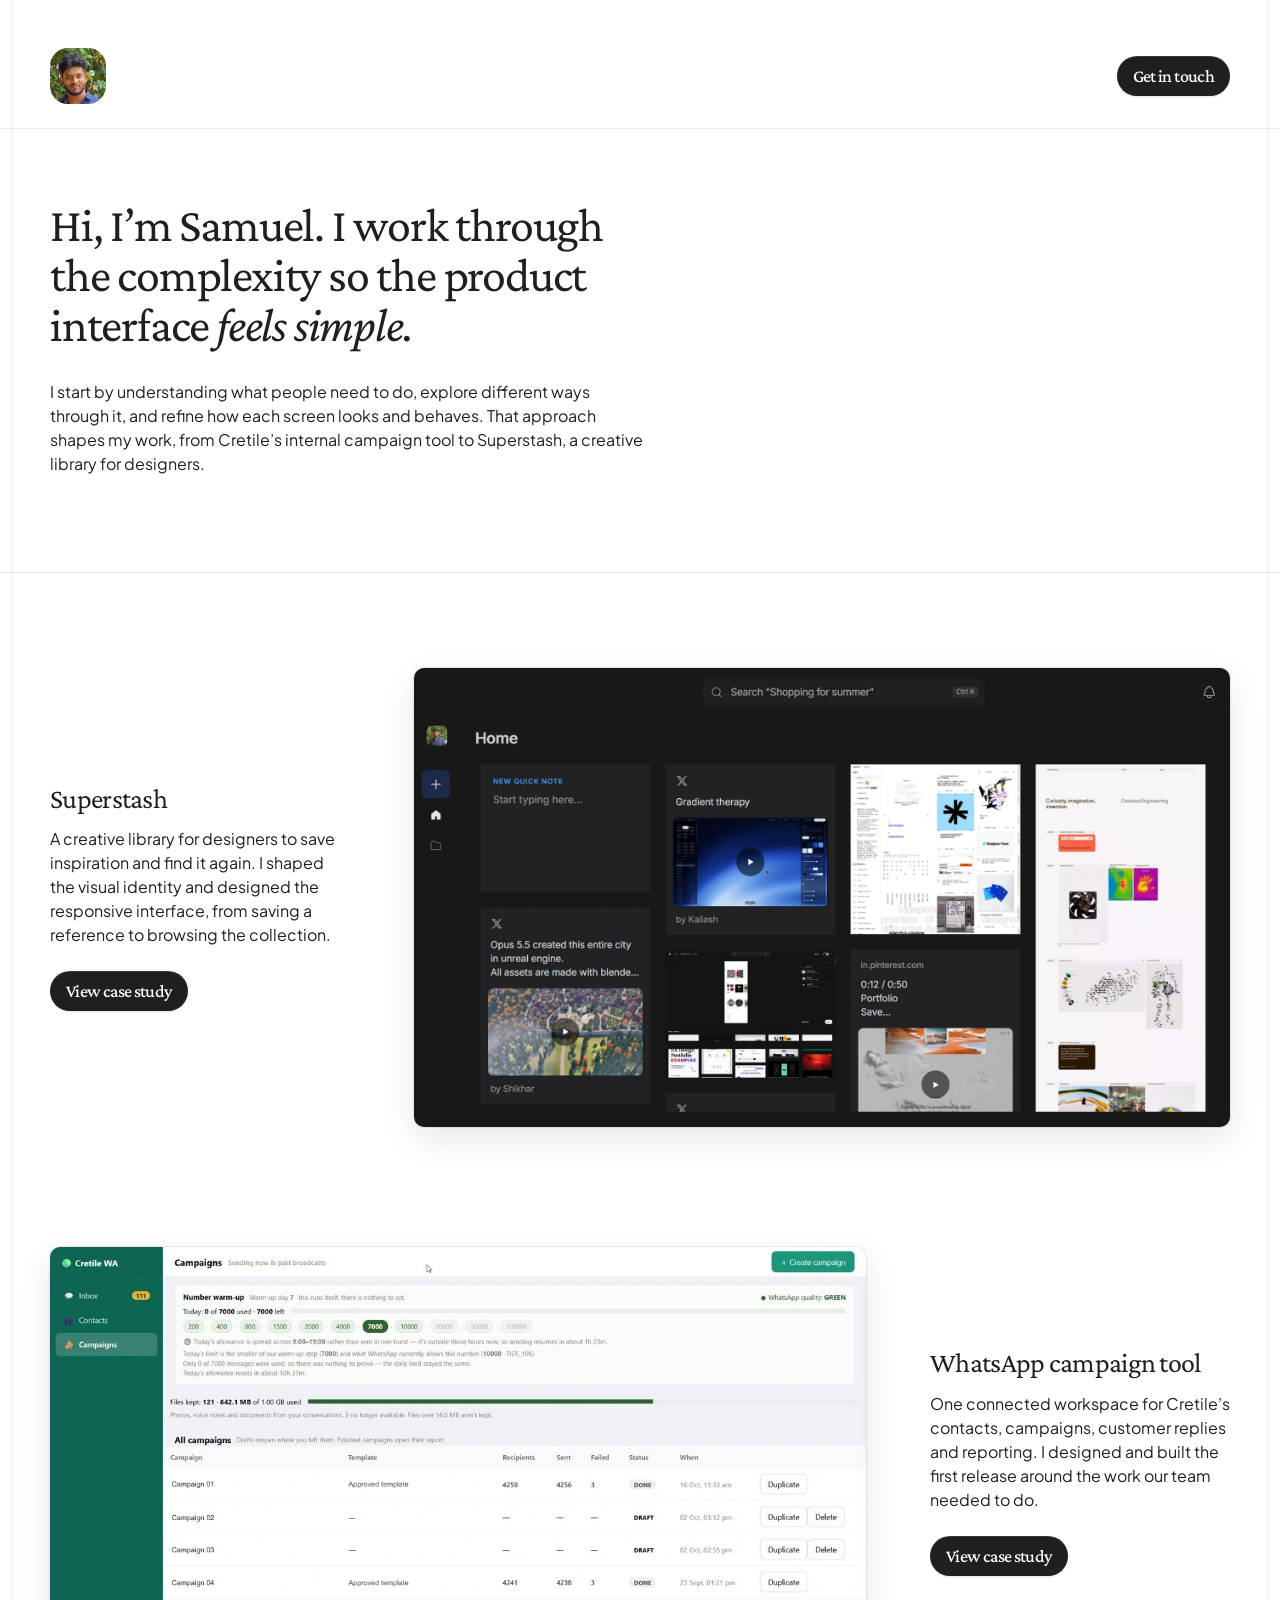
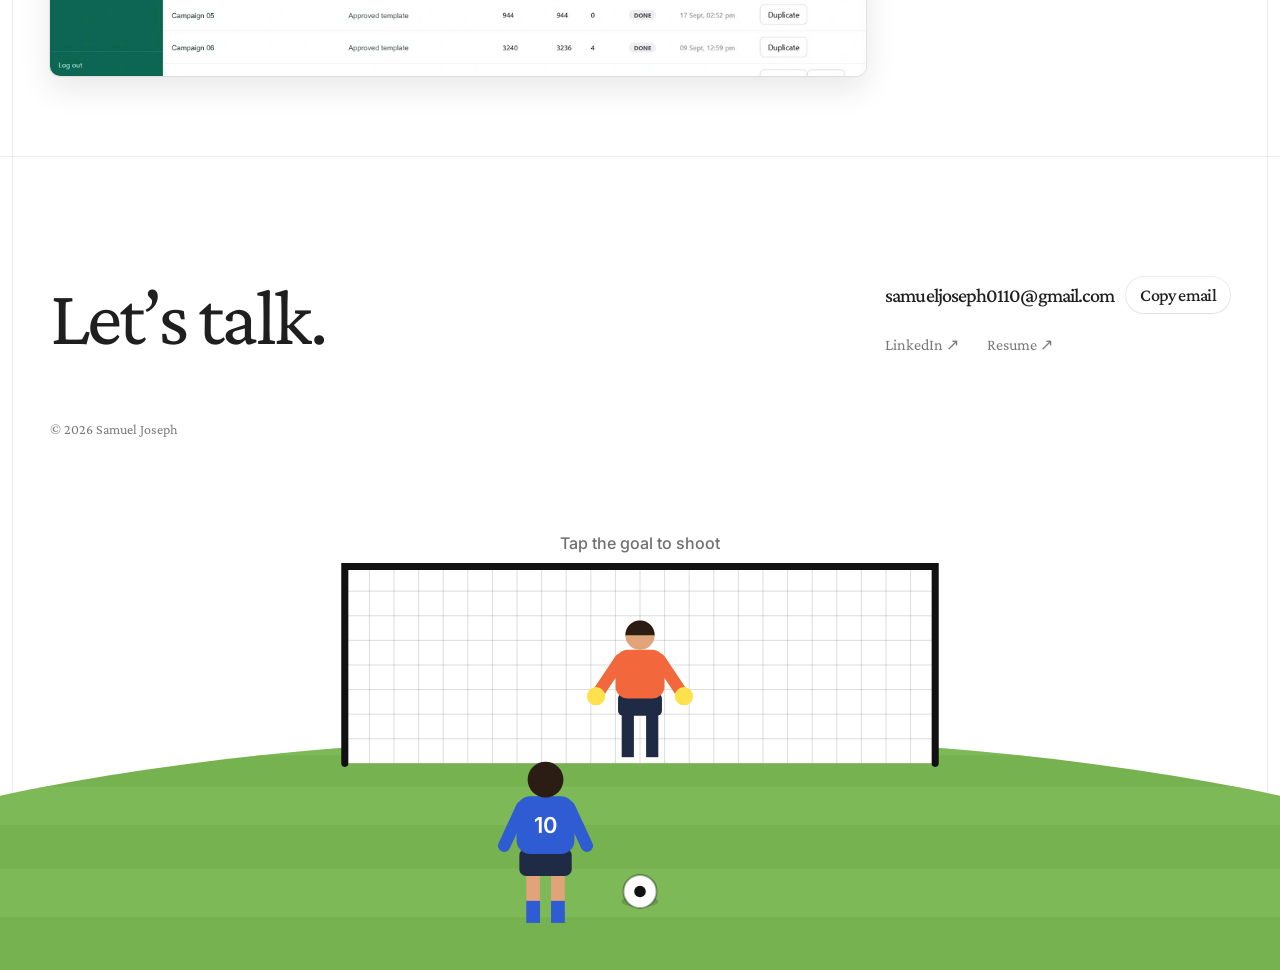
==== index.html @ 3a4f8f48 "Preview: #1F1F1F text, compact equal-width tabs" ====
<!DOCTYPE html>
<html lang="en">
<head>
<meta name="robots" content="noindex, nofollow">
<meta charset="utf-8">
<meta name="viewport" content="width=device-width, initial-scale=1">
<title>Samuel Joseph, UI &amp; Product Designer</title>
<meta name="description" content="I work through the complexity so the product interface feels simple. UI and product design by Samuel Joseph, featuring Superstash and Cretile’s campaign tool.">
<link rel="icon" type="image/png" href="assets/favicon.png">
<link rel="apple-touch-icon" href="assets/apple-touch-icon.png">
<meta property="og:type" content="website">
<meta property="og:site_name" content="Samuel Joseph">
<meta property="og:title" content="Samuel Joseph, UI &amp; Product Designer">
<meta property="og:description" content="I work through the complexity so the product interface feels simple. UI and product design by Samuel Joseph, featuring Superstash and Cretile’s campaign tool.">
<meta property="og:url" content="https://jsamuel-vibe.github.io/portfolio/">
<meta property="og:image" content="https://jsamuel-vibe.github.io/portfolio/assets/og-home.jpg">
<meta property="og:image:width" content="1200">
<meta property="og:image:height" content="630">
<meta name="twitter:card" content="summary_large_image">
<link rel="preload" href="assets/fonts/crimson-pro-latin-variable.woff2" as="font" type="font/woff2" crossorigin>
<link rel="stylesheet" href="styles.css?v=20261031-ink">
<link rel="stylesheet" href="home.css?v=20261031-ink">
</head>
<body>
<main class="page home-page">
  <div class="container">

    <header class="site-nav">
      <a class="site-portrait-link" href="index.html" aria-label="Samuel Joseph, home"><img class="site-portrait" src="assets/profile.jpg" alt="Samuel Joseph" width="56" height="56"></a>
      <a class="btn btn-primary" href="#contact">Get in touch</a>
    </header>

    <section class="home-hero" aria-labelledby="home-title">
      <h1 id="home-title" class="home-title">Hi, I’m Samuel. I work through the complexity so the product interface <em>feels simple.</em></h1>
      <p class="t-body hero-sub">I start by understanding what people need to do, explore different ways through it, and refine how each screen looks and behaves. That approach shapes my work, from Cretile’s internal campaign tool to Superstash, a creative library for designers.</p>
    </section>

    <section id="work" class="sec home-work" aria-label="Projects">
      <div class="home-projects">
        <article class="home-project" aria-labelledby="superstash-title">
          <a class="feature-media interface-stage" href="superstash.html" aria-label="Explore the Superstash case study"><div class="interface-viewport"><img class="media" src="assets/superstash-real-library.webp" width="1920" height="1080" alt="The Superstash library: a quick-note field beside a grid of saved references" loading="lazy"></div></a>
          <div class="feature-text">
            <h2 id="superstash-title" class="home-project-title"><a href="superstash.html">Superstash</a></h2>
            <p class="t-body">A creative library for designers to save inspiration and find it again. I shaped the visual identity and designed the responsive interface, from saving a reference to browsing the collection.</p>
            <a class="btn btn-primary" href="superstash.html">View case study</a>
          </div>
        </article>
        <article class="home-project" aria-labelledby="cretile-title">
          <a class="feature-media interface-stage" href="whatsapp-campaigns.html" aria-label="Explore the WhatsApp campaign tool case study"><div class="interface-viewport"><img class="media" src="assets/wa-workspace-redacted.webp" alt="The WhatsApp campaign tool: number warm-up and a list of past campaigns" loading="lazy"></div></a>
          <div class="feature-text">
            <h2 id="cretile-title" class="home-project-title"><a href="whatsapp-campaigns.html">WhatsApp campaign tool</a></h2>
            <p class="t-body">One connected workspace for Cretile’s contacts, campaigns, customer replies and reporting. I designed and built the first release around the work our team needed to do.</p>
            <a class="btn btn-primary" href="whatsapp-campaigns.html">View case study</a>
          </div>
        </article>
      </div>
    </section>

    <!-- Other work: hidden until there is real work to show. Remove the comment markers to bring it back.
    <section class="stack" style="padding-top:clamp(96px,13.2vw,169px);gap:48px">
      <div class="section-heading"><h2 class="t-title">Other work</h2></div>
      <div class="gallery">
        <div class="gallery-row">
          <div class="g-narrow"></div>
          <div class="g-wide"></div>
        </div>
        <div class="gallery-row">
          <div class="g-wide"></div>
          <div class="g-narrow"></div>
        </div>
        <div class="gallery-row">
          <div class="g-narrow"></div>
          <div class="g-wide"></div>
        </div>
      </div>
    </section>
    -->

    <footer class="contact sec" id="contact">
      <div class="rule"></div>
      <div class="contact-main">
        <div class="contact-head">
          <h2 class="contact-title">Let’s talk.</h2>
        </div>
        <div class="contact-actions">
          <div class="email-row">
            <a class="contact-email" href="mailto:samueljoseph0110@gmail.com">samueljoseph0110@gmail.com</a>
            <button class="btn btn-secondary btn-sm" type="button" data-copy="samueljoseph0110@gmail.com">Copy email</button>
          </div>
          <nav class="footer-links" aria-label="Elsewhere">
            <a href="https://www.linkedin.com/in/samuel-joseph8" target="_blank" rel="noopener">LinkedIn <span aria-hidden="true">↗</span></a>
            <a href="assets/Samuel-Joseph-Resume.pdf" target="_blank" rel="noopener">Resume <span aria-hidden="true">↗</span></a>
          </nav>
        </div>
      </div>
      <p class="t-small muted contact-note">© 2026 Samuel Joseph</p>
      <div class="game-stage" data-game="penalty" role="group" aria-label="Penalty game: tap the goal to shoot"></div>
    </footer>

  </div>
</main>
<script src="site.js"></script>
<script src="games/penalty-rules.js?v=20261031-frame3"></script>
<script src="game-stage.js?v=20261031-frame3"></script>
<script src="games/penalty.js?v=20261031-frame3"></script>
</body>
</html>
---- styles.css ----
/* Samuel Joseph Â· portfolio
   One column, 1180px max. Crimson Pro throughout.
   Spacing comes from three tokens:
   --section-gap between sections, --block-gap between big blocks inside one,
   --head-gap between a section heading and its content. */
/* Official Google Fonts Latin subsets, distributed with their OFL licenses. */
@font-face {
  font-family: 'Inter';
  font-style: normal;
  font-weight: 400 600;
  font-display: swap;
  src: url('assets/fonts/inter-latin-variable.woff2') format('woff2');
}
@font-face {
  font-family: 'Plus Jakarta Sans';
  font-style: normal;
  font-weight: 200 800;
  font-display: swap;
  src: url('assets/fonts/plus-jakarta-sans-latin-variable.woff2') format('woff2');
}
@font-face {
  font-family: 'Crimson Pro';
  font-style: normal;
  font-weight: 200 900;
  font-display: swap;
  src: url('assets/fonts/crimson-pro-latin-variable.woff2') format('woff2');
}
@font-face {
  font-family: 'Crimson Pro';
  font-style: italic;
  font-weight: 200 900;
  font-display: swap;
  src: url('assets/fonts/crimson-pro-latin-italic-variable.woff2') format('woff2');
}

:root {
  --bg: rgb(255, 255, 255);
  --surface: #F3F3F6;
  --surface-alt: rgb(239, 239, 241);
  --white: rgb(255, 255, 255);
  --ink: #1F1F1F;
  --ink-hover: rgb(48, 48, 48);
  --muted: rgba(31, 31, 31, 0.6);
  --faint: rgba(31, 31, 31, 0.3);
  --hairline: rgba(31, 31, 31, 0.08);
  --tip-bg: rgb(30, 30, 30);
  --device-screen: rgb(30, 30, 30);
  --content-width: 1180px;

  --font: 'Crimson Pro', Georgia, 'Times New Roman', serif;
  --font-display: var(--font);
  --font-sub: 'Plus Jakarta Sans', system-ui, sans-serif;
  --tracking: 0;

  --section-gap: clamp(96px, 12.5vw, 160px);
  --block-gap: 64px;
  --head-gap: 40px;
  --radius: 12px;
}

*, *::before, *::after { box-sizing: border-box; }
html { scroll-behavior: auto; }
body { margin: 0; background: var(--bg); color: var(--ink); -webkit-font-smoothing: antialiased; }
a { color: var(--ink); text-decoration: none; }
h1, h2, h3, p, dl, dd { margin: 0; }
h2, h3 { scroll-margin-top: 48px; }

.page {
  font-family: var(--font);
  letter-spacing: var(--tracking);
  color: var(--ink);
  background: var(--bg);
  min-height: 100vh;
  --page-x: 24px;
  padding: 0 var(--page-x);
  overflow-x: clip;
  position: relative;
  isolation: isolate;
}
.container { max-width: var(--content-width); margin: 0 auto; }

/* Page frame: two vertical lines a little outside the content column,
   crossed by full-width rules. The same rule places them on every page:
   24px under the header, then halfway into the gap above each section.
   Drawn behind the content so they never cover media. On narrow screens the
   vertical lines sit halfway between the screen edge and the content. */
.page {
  --frame-x: max(var(--page-x) / 2, (100% - var(--content-width)) / 2 - 40px);
  --frame-line: rgba(31, 31, 31, 0.08);
}
@media (max-width: 640px) { .page { --page-x: 32px; } }
.page::before {
  content: "";
  position: absolute;
  inset: 0 var(--frame-x);
  z-index: -1;
  border-inline: 1px solid var(--frame-line);
  pointer-events: none;
}
.page .site-nav,
.container > .sec { position: relative; }
.page .site-nav::after,
.container > .sec::before {
  content: "";
  position: absolute;
  left: calc(50% - 50vw);
  width: 100vw;
  height: 1px;
  background: var(--frame-line);
  pointer-events: none;
}
.page .site-nav::after { top: calc(100% + 24px); }
.container > .sec::before { top: calc(var(--sec-pad) / 2); }
/* The footer's frame rule replaces its old divider; the divider keeps its space. */
.contact > .rule { visibility: hidden; }

/* Spacing */
.sec { --sec-pad: var(--section-gap); padding-top: var(--sec-pad); }
.sec-tight { padding-top: var(--block-gap); }

/* Type */
.page :is(h1, h2, h3, h4, h5, h6) {
  font-family: var(--font-display);
  font-weight: 400;
  letter-spacing: -.025em;
}
.t-body { color: var(--ink); font-family: var(--font-sub); font-weight: 400; font-size: 16px; line-height: 1.5; text-wrap: pretty; }
.page :is(h2, h3).t-h16 { font-size: 28px; line-height: 1.15; }
.t-title { font-weight: 500; font-size: 20px; line-height: 1.2; }
.t-display { font-weight: 400; font-size: clamp(40px, 4.2vw, 48px); line-height: 1.04; text-wrap: balance; }
.t-h24 { font-weight: 500; font-size: 28px; line-height: 1.15; text-wrap: balance; }
.t-h16 { font-weight: 500; font-size: 16px; line-height: 1.35; }
.t-small { font-weight: 400; font-size: 14px; line-height: 1.2; }
.t-num { color: var(--faint); font-weight: 400; font-size: 32px; line-height: 1; white-space: nowrap; }
.muted { color: var(--muted); }
.t-body strong { font-weight: 500; color: var(--ink); }

.stack { display: flex; flex-direction: column; }
.split { display: flex; flex-wrap: wrap; justify-content: space-between; gap: 24px; }
.split > .half { flex: 0 1 458px; }

/* Buttons */
.btn {
  display: inline-flex; align-items: center; justify-content: center; gap: 8px;
  height: 40px; padding: 0 16px; border: 0; border-radius: 999px;
  font-family: var(--font); font-weight: 500; font-size: 18px; letter-spacing: -0.02em; line-height: 1;
  white-space: nowrap; cursor: pointer;
  transition: background-color .2s ease, box-shadow .2s ease, transform .2s ease, color .2s ease;
}
.btn-icon { display: inline-block; transition: transform .25s cubic-bezier(.2, .7, .2, 1); }
.btn-primary { background: var(--ink); color: var(--white); box-shadow: 0 1px 2px rgba(0, 0, 0, .12), inset 0 1px 0 rgba(255, 255, 255, .12); }
.btn-primary:hover, a:hover .btn-primary { background: var(--ink-hover); }
.btn-secondary { background: var(--white); color: var(--ink); box-shadow: 0 0 0 1px var(--hairline), 0 1px 2px rgba(0, 0, 0, .06); }
.btn-secondary:hover { box-shadow: 0 0 0 1px rgba(17, 17, 17, .16), 0 2px 6px rgba(0, 0, 0, .08); }
.btn-sm { height: 36px; padding: 0 14px; font-size: 18px; gap: 6px; }
.btn:active { transform: translateY(1px); }
a:hover .btn-icon, .btn:hover .btn-icon { transform: translateX(3px); }
a:hover .btn-icon:first-child, .btn:hover .btn-icon:first-child { transform: translateX(-3px); }

/* Legacy button styles, still used by the reference pages */
.chip { background: var(--white); padding: 4px 8px; font-size: 14px; line-height: 1; white-space: nowrap; }
.btn-soft { background: var(--surface); padding: 8px; font-size: 16px; line-height: 1; white-space: nowrap; }

/* Shared pieces */
.placeholder { background: var(--surface); }
.section-heading { display: flex; flex-direction: column; align-items: center; gap: 6px; }
.section-heading::after { content: ""; width: 94px; height: 1px; background: var(--ink); }
/* Site header: the same portrait and contact button on every page. */
.site-nav { display: flex; align-items: center; justify-content: space-between; padding-top: 48px; }
.site-portrait-link { display: block; border-radius: 18px; transition: opacity .2s ease; }
.site-portrait-link:hover { opacity: .7; }
.site-portrait { display: block; width: 56px; height: 56px; border-radius: 18px; object-fit: cover; }
.avatar { background: var(--white) url("assets/profile.jpg") center / cover no-repeat; }

/* Breadcrumbs sit above a project opening. */
.breadcrumbs { padding-top: 48px; }
.breadcrumbs ol { margin: 0; padding: 0; list-style: none; display: flex; flex-wrap: wrap; align-items: center; row-gap: 4px; font-size: 16px; line-height: 24px; letter-spacing: var(--track-sm); color: var(--muted); }
.breadcrumbs li + li::before { content: "/"; padding: 0 10px; color: rgba(17, 17, 17, 0.3); }
.breadcrumbs a { color: var(--muted); transition: color .2s ease; }
.breadcrumbs a:hover { color: var(--ink); }
.breadcrumbs [aria-current="page"] { color: var(--ink); }
body .breadcrumbs + .project-intro { padding-top: 56px; }
.rule { height: 1px; background: var(--hairline); }

/* Footer */
.footer-links { display: flex; }
.footer-links a { color: var(--muted); font-size: 16px; line-height: 24px; transition: color .2s ease; }
.footer-links a:hover { color: var(--ink); }
.footer-gosh { padding-top: var(--section-gap); padding-bottom: clamp(72px, 10vw, 128px); display: flex; flex-direction: column; }
.footer-gosh .sign { margin-top: 32px; display: flex; justify-content: center; align-items: center; gap: 16px; }
.footer-gosh .sign-text { font-weight: 500; font-style: italic; font-size: clamp(28px, 8vw, 96px); line-height: 1; letter-spacing: -0.05em; white-space: nowrap; }
.footer-gosh .sign-heart { font-size: clamp(28px, 8vw, 96px); line-height: 1; }
.footer-gosh .footer-links { margin-top: 40px; gap: 40px; }
.footer-big { padding-top: var(--section-gap); padding-bottom: 128px; display: flex; flex-direction: column; }
.footer-big .big { margin-top: 32px; font-weight: 500; font-size: clamp(56px, 15vw, 140px); line-height: 1; }
.footer-big .footer-links { margin-top: 64px; gap: 48px; }

/* Home: hero */
.hero {
  padding-top: var(--section-gap);
  display: grid; grid-template-columns: minmax(0, 720px);
  grid-template-areas: "main" "sub"; justify-content: start; row-gap: 24px;
}
.hero-main { grid-area: main; display: flex; flex-direction: column; gap: 24px; }
.hero-title { font-weight: 500; font-size: clamp(30px, 3.4vw, 38px); line-height: 1.12; text-wrap: balance; }
.hero-sub { grid-area: sub; max-width: 600px; }
.avatar { width: 56px; height: 56px; border-radius: 18px; overflow: hidden; }

/* Home: case study features */
.features { display: flex; flex-direction: column; gap: 120px; }
.feature { display: grid; grid-template-columns: minmax(0, 300px) minmax(0, 1fr); gap: 64px; align-items: center; }
.feature-text { display: flex; flex-direction: column; gap: 12px; align-items: flex-start; }
.feature-text .btn { margin-top: 12px; }
.feature-media { min-width: 0; transition: transform .4s cubic-bezier(.2, .7, .2, 1); }
.feature:hover .feature-media { transform: translateY(-6px); }
.feature.is-flipped { grid-template-columns: minmax(0, 1fr) minmax(0, 300px); }
.feature.is-flipped .feature-media { order: -1; }

/* Case study intro */
.project-intro { padding-top: clamp(72px, 10vw, 128px); display: flex; justify-content: center; }
.project-intro-inner { width: 100%; max-width: 520px; display: flex; flex-direction: column; gap: 28px; }
.project-intro-inner .t-display { margin-bottom: 4px; }
.meta { display: grid; grid-template-columns: repeat(3, minmax(0, 1fr)); gap: 16px; padding-top: 20px; border-top: 1px solid var(--hairline); }
.meta > div { display: flex; flex-direction: column; gap: 6px; }
.meta dt { color: var(--muted); font-size: 12px; line-height: 1.2; }
.meta dd { font-weight: 400; font-size: 16px; line-height: 1.35; }
.project-intro-inner > .t-body { font-size: 16px; line-height: 1.5; }

/* Case study blocks */
.label-col { flex: 1 1 200px; }
.content-col { flex: 0 1 623px; display: flex; flex-direction: column; }
.tile { background: var(--surface); border-radius: var(--radius); box-shadow: inset 0 0 0 1px var(--hairline); }
.constraints { display: grid; grid-template-columns: repeat(auto-fit, minmax(min(100%, 240px), 1fr)); gap: 16px; }
.constraints > div { min-height: 200px; padding: 16px; display: flex; flex-direction: column; gap: 24px; }
.frame { width: 100%; aspect-ratio: 16 / 9; box-shadow: inset 0 0 0 1px var(--ink); }
.mistake-head { display: flex; align-items: flex-end; gap: 10px; }
.mistake-head h3 { flex: 1; padding-bottom: 4px; }
.next-grid { display: grid; grid-template-columns: repeat(auto-fit, minmax(min(100%, 340px), 1fr)); gap: 32px; }
.next-grid > div { min-height: 150px; border-top: 1px solid var(--hairline); border-left: 1px solid var(--hairline); padding: 16px; display: flex; flex-direction: column; gap: 8px; }
.ph { display: flex; align-items: center; justify-content: center; padding: 24px; text-align: center; }
.ph-label { color: var(--faint); font-style: italic; font-size: 14px; line-height: 1.3; }
.list { margin: 0; padding-left: 18px; display: flex; flex-direction: column; gap: 8px; }
.compare { display: flex; flex-direction: column; border-top: 1px solid var(--hairline); }
.compare > div { display: grid; grid-template-columns: minmax(96px, 160px) 1fr; gap: 16px; padding: 12px 0; border-bottom: 1px solid var(--hairline); }
.decision-num { color: var(--faint); font-weight: 400; margin-right: 4px; }
.decision-tag { color: var(--muted); font-weight: 400; font-style: italic; }
.decisions-more { display: contents; }
.decisions-more[hidden] { display: none; }

/* Media */
.media { display: block; width: 100%; height: auto; margin: 0; background: var(--surface); object-fit: contain; }
.media-strip { display: block; width: 100%; height: auto; }
.media-figure { margin: 0; display: flex; flex-direction: column; gap: 10px; }
.media-caption { color: var(--muted); font-size: 16px; line-height: 1.4; }

/* One landscape and framing system for every product screenshot and clip. */
.interface-stage,
.zoomable.interface-stage {
  display: block;
  min-width: 0;
  margin: 0;
  padding: 0;
  overflow: visible;
  border: 0;
  border-radius: 0;
  background: none;
  box-shadow: none;
}
.interface-viewport {
  display: block;
  position: relative;
  overflow: hidden;
  border-radius: 10px;
  background: transparent;
  box-shadow: 0 0 0 1px var(--hairline), 0 12px 32px rgba(17, 17, 17, .1);
}
.next-preview.interface-stage { align-self: center; overflow: visible; border-radius: 0; box-shadow: none; }
.interface-stage .interface-viewport img,
.interface-stage .interface-viewport video {
  display: block;
  width: 100%;
  height: auto;
  margin: 0;
  aspect-ratio: auto;
  object-fit: contain;
  border: 0;
  border-radius: 0;
  box-shadow: none;
}
.versions { display: grid; grid-template-columns: repeat(auto-fit, minmax(min(100%, 260px), 1fr)); gap: 16px; }
.version-img { display: block; width: 100%; aspect-ratio: 16 / 10; object-fit: cover; object-position: left top; border-radius: 8px; box-shadow: 0 0 0 1px var(--hairline); background: var(--device-screen); }

/* Decision diagram */
.diagram { display: grid; grid-template-columns: 1fr auto 1fr; align-items: center; gap: 16px; padding: 32px; box-shadow: inset 0 0 0 1px var(--hairline); }
.dg-col { display: flex; flex-direction: column; gap: 10px; }
.dg-label { color: var(--muted); font-weight: 500; font-size: 12px; line-height: 1; text-transform: uppercase; letter-spacing: .04em; }
.dg-card { background: var(--white); border-radius: 8px; padding: 12px; display: flex; flex-direction: column; gap: 4px; }
.dg-card .t-body { color: var(--muted); font-size: 14px; line-height: 20px; }
.dg-card.is-later { background: transparent; box-shadow: inset 0 0 0 1px rgba(17, 17, 17, .3); }
.dg-arrow { color: var(--muted); font-size: 14px; line-height: 1; white-space: nowrap; text-align: center; }
.dg-note { color: var(--muted); font-style: italic; font-size: 13px; line-height: 1.35; }

/* Results row */
.stats { margin: 0; display: grid; grid-template-columns: repeat(auto-fit, minmax(min(100%, 220px), 1fr)); gap: 24px; }
.stats > div { display: flex; flex-direction: column; gap: 8px; padding-top: 16px; border-top: 1px solid var(--hairline); }
.stats dt { color: var(--muted); font-size: 14px; line-height: 1; }
.stats dd { margin: 0; }
.stat-num { font-weight: 500; font-size: clamp(30px, 3.6vw, 40px); line-height: 1.1; font-variant-numeric: tabular-nums; }
.stat-unit { color: var(--muted); font-weight: 400; font-size: 16px; margin-left: 2px; }

/* Next project card with room around the complete screen preview. */
.next-project {
  position: relative; overflow: hidden; display: grid; grid-template-columns: minmax(0, 1fr) minmax(0, 1.25fr); gap: 32px;
  min-height: 300px; padding: 40px; background: var(--surface); border-radius: 20px;
}
.next-text { display: flex; flex-direction: column; align-items: flex-start; gap: 12px; align-self: center; }
.next-text .btn { margin-top: 12px; }
.next-preview { align-self: end; border-top-left-radius: var(--radius); overflow: hidden; box-shadow: 0 0 0 1px var(--hairline), 0 12px 40px rgba(0, 0, 0, .1); transition: transform .4s cubic-bezier(.2, .7, .2, 1); }
.next-preview img { display: block; width: 100%; height: auto; object-fit: contain; }
.next-project:hover .next-preview { transform: translateY(-6px); }

/* Back to top */
.to-top {
  position: fixed; z-index: 20;
  right: max(24px, calc(env(safe-area-inset-right, 0px) + 16px)); bottom: max(24px, calc(env(safe-area-inset-bottom, 0px) + 16px));
  width: 44px; height: 44px; border: 0; border-radius: 999px; cursor: pointer;
  background: var(--white); color: var(--ink); font-size: 18px; font-family: var(--font);
  box-shadow: 0 0 0 1px var(--hairline), 0 6px 20px rgba(0, 0, 0, .1);
  opacity: 0; transform: translateY(8px); pointer-events: none;
  transition: opacity .25s ease, transform .25s ease, box-shadow .2s ease;
}
.to-top.is-visible { opacity: 1; transform: none; pointer-events: auto; }
.to-top:hover { box-shadow: 0 0 0 1px rgba(17, 17, 17, .16), 0 8px 24px rgba(0, 0, 0, .14); }

/* Section rail (case studies, wide screens) */
.rail {
  position: fixed; z-index: 20; top: 50%; transform: translateY(-50%);
  left: max(24px, calc(env(safe-area-inset-left, 0px) + 16px));  /* pinned to the window edge */
  display: none; flex-direction: column; gap: 2px;
  font-family: var(--font); letter-spacing: var(--tracking);
}
.rail-item { display: flex; align-items: center; width: 40px; height: 14px; padding: 0; border: 0; background: none; cursor: pointer; }
.rail-line { display: block; width: 14px; height: 2px; border-radius: 2px; background: var(--faint); transition: width .25s ease, background-color .25s ease; }
.rail-item:hover .rail-line { width: 22px; background: var(--muted); }
.rail-item.is-active .rail-line { width: 30px; background: var(--ink); }
.rail-tip {
  position: absolute; left: 48px; top: 0; width: 280px; transform: translate(-4px, -50%);
  padding: 12px 14px; border-radius: var(--radius); background: var(--tip-bg); color: var(--white);
  box-shadow: 0 12px 32px rgba(0, 0, 0, .2); display: flex; flex-direction: column; gap: 4px;
  opacity: 0; pointer-events: none; transition: opacity .15s ease, transform .15s ease;
}
.rail-tip strong { font-weight: 500; font-size: 14px; line-height: 1.3; }
.rail-tip span { font-size: 13px; line-height: 1.45; color: rgba(255, 255, 255, .62); display: -webkit-box; -webkit-line-clamp: 2; -webkit-box-orient: vertical; overflow: hidden; }
.rail.show-tip .rail-tip { opacity: 1; transform: translate(0, -50%); }
@media (min-width: 1440px) { .rail { display: flex; } }

/* Reference-page leftovers */
.gallery { display: flex; flex-direction: column; gap: 29px; }
.gallery-row { display: flex; flex-wrap: wrap; gap: 29px 26px; }
.gallery-row > * { height: 400px; background: var(--surface); }
.g-narrow { flex: 378 1 300px; }
.g-wide { flex: 540 1 300px; }
.card { display: flex; min-height: 372px; background: var(--surface); padding: 40px; }
.card-inner { width: 100%; max-width: 350px; display: flex; flex-direction: column; gap: 16px; align-items: flex-start; }
.pill { border-radius: 40px; box-shadow: inset 0 0 0 1px rgba(0, 0, 0, .6); padding: 4px 8px; display: flex; }
.pill span { color: var(--muted); font-size: 12px; line-height: 1; white-space: nowrap; }

/* Keyboard focus */
a:focus-visible, button:focus-visible { outline: 2px solid var(--ink); outline-offset: 3px; }
.feature:focus-visible, .next-project:focus-visible { outline-offset: 8px; }
#work { scroll-margin-top: 32px; }

/* Tablet */
@media (max-width: 900px) {
  :root { --block-gap: 48px; --head-gap: 32px; }
  .features { gap: 96px; }
  .feature, .feature.is-flipped { grid-template-columns: minmax(0, 1fr); gap: 28px; }
  .feature-text { max-width: 520px; }
  .feature.is-flipped .feature-media { order: 0; }
  .next-project { grid-template-columns: minmax(0, 1fr); gap: 28px; padding: 32px; }
}

/* Phone */
@media (max-width: 640px) {
  :root { --block-gap: 40px; --head-gap: 28px; }
  .t-display { font-size: clamp(38px, 9.5vw, 48px); }
  .hero { grid-template-columns: minmax(0, 1fr); grid-template-areas: "main" "sub"; row-gap: 24px; }
  .site-nav { padding-top: 24px; }
  .site-portrait-link, .site-portrait { width: 48px; height: 48px; border-radius: 15px; }
  .breadcrumbs { padding-top: 32px; }
  body .breadcrumbs + .project-intro { padding-top: 40px; }
  .footer-links { flex-wrap: wrap; }
  .footer-gosh .footer-links { gap: 32px; }
  .footer-links a { padding: 10px 0; }
  .split > .half { flex-basis: 100%; }
  .constraints > div { min-height: 0; padding: 14px; gap: 16px; }
  .next-project { padding: 24px; border-radius: 16px; }
  .gallery, .gallery-row { gap: 16px; }
  .gallery-row > * { height: 260px; }
  .card { padding: 24px; min-height: 0; }
}
@media (max-width: 560px) {
  .diagram { aspect-ratio: auto; grid-template-columns: 1fr; padding: 20px; }
  .dg-arrow { transform: rotate(90deg); justify-self: start; margin: 4px 0 4px 8px; }
}

@media (prefers-reduced-motion: reduce) {
  .feature-media, .next-preview, .btn, .btn-icon, .to-top, .rail-line, .rail-tip { transition: none; }
}

/* Contact footer */
.contact { padding-bottom: clamp(56px, 8vw, 96px); display: flex; flex-direction: column; }
.contact-main { margin-top: var(--head-gap); display: grid; grid-template-columns: minmax(0, 1fr) auto; align-items: end; gap: 32px 48px; }
.contact-head { display: flex; flex-direction: column; gap: 12px; }
.contact-title { font-weight: 500; font-size: clamp(44px, 6.5vw, 80px); line-height: 1; letter-spacing: -0.05em; }
.contact-actions { display: flex; flex-direction: column; align-items: flex-start; gap: 20px; }
.email-row { display: flex; flex-wrap: wrap; align-items: center; gap: 12px; }
.contact-email { font-weight: 500; font-size: 20px; line-height: 1.2; background: linear-gradient(currentColor, currentColor) 0 100% / 0 1px no-repeat; transition: background-size .25s ease; }
.contact-email:hover { background-size: 100% 1px; }
.contact .footer-links { gap: 28px; }
.contact-note { margin-top: var(--block-gap); }
@media (max-width: 640px) {
  .contact-main { grid-template-columns: minmax(0, 1fr); }
  .contact-email { font-size: 18px; overflow-wrap: anywhere; }
}

/* Footer game stage: the page ends on the pitch. Full-bleed (.page clips the overflow), flush with the bottom.
   game-stage.js sets the height. */
.game-stage { display: none; position: relative; width: 100vw; margin: var(--head-gap) 0 0 calc(50% - 50vw); -webkit-tap-highlight-color: transparent; }
.game-stage.is-ready { display: block; }
.contact:has(.game-stage.is-ready) { padding-bottom: 0; }
.game-screen { position: absolute; inset: 0; }
.game-screen canvas { display: block; width: 100%; height: 100%; touch-action: manipulation; }
.visually-hidden { position: absolute; width: 1px; height: 1px; margin: -1px; padding: 0; overflow: hidden; clip: rect(0 0 0 0); white-space: nowrap; border: 0; }

/* Optical tracking. Letter-spacing set on .page in em is converted to px at 16px and inherited,
   so big text ended up looser than body text. Each style sets its own value instead, following
   Inter's size-based tracking curve anchored to -4% at 16px. */
:root {
  --track-sm: -0.035em;    /* 13â€“14px */
  --track-body: -0.04em;   /* 16px */
  --track-md: -0.046em;    /* 18â€“20px */
  --track-lg: -0.049em;    /* 24px */
  --track-xl: -0.051em;    /* 30px and up */
}
.t-small, .meta dt, .stats dt, .media-caption, .ph-label, .dg-arrow, .dg-note, .contact-note { letter-spacing: 0; }
.btn, .rail-tip strong, .rail-tip span { letter-spacing: var(--track-sm); }
.t-body, .meta dd, .footer-links a, .list, .compare { letter-spacing: 0; }
.t-h16 { letter-spacing: var(--track-body); }
.t-title, .contact-email { letter-spacing: var(--track-md); }
.t-h24 { letter-spacing: var(--track-lg); }
.t-display, .hero-title, .stat-num, .contact-title, .t-num, .footer-gosh .sign-text, .footer-big .big { letter-spacing: var(--track-xl); }
.dg-label { letter-spacing: .04em; }

/* Carousel: large slides that scroll sideways and run off the right edge of the page */
.carousel { --edge: max(var(--page-x),(100vw - var(--content-width)) / 2); display: flex; flex-direction: column; gap: 20px; }
.carousel-track {
  display: grid; grid-auto-flow: column; grid-auto-columns: min(82%, 760px); gap: 20px;
  overflow-x: auto; overscroll-behavior-x: contain; scroll-snap-type: x mandatory; scroll-behavior: smooth;
  margin-right: calc(-1 * var(--edge)); padding: 4px var(--edge) 12px 0; scroll-padding-left: 0;
  scrollbar-width: thin; scrollbar-color: var(--faint) transparent;
}
.carousel-track:focus-visible { outline: 2px solid var(--ink); outline-offset: 4px; }
.carousel-slide { scroll-snap-align: start; min-width: 0; }
.carousel-slide .media-caption strong { color: var(--ink); font-weight: 500; }
.carousel-controls { display: flex; align-items: center; gap: 12px; }
.btn-round { width: 40px; padding: 0; font-size: 16px; }
.btn-round:disabled { opacity: .35; cursor: default; box-shadow: 0 0 0 1px var(--hairline); }

/* Click-to-enlarge images */
.zoomable { display: block; width: 100%; padding: 0; border: 0; background: none; cursor: zoom-in; position: relative; border-radius: 4px; }
.zoomable::after {
  content: "View full screen"; position: absolute; right: 16px; bottom: 16px;
  padding: 7px 12px; border-radius: 999px; background: rgba(17, 17, 17, .78); color: var(--white);
  font-family: var(--font); font-size: 13px; font-weight: 500; letter-spacing: var(--track-sm);
  opacity: 0; transform: translateY(4px); transition: opacity .2s ease, transform .2s ease;
}
.zoomable:hover::after, .zoomable:focus-visible::after { opacity: 1; transform: none; }

/* Lightbox */
.lightbox {
  width: 100vw; height: 100vh; max-width: none; max-height: none; margin: 0; padding: 0; border: 0;
  background: rgba(14, 14, 14, .94); color: var(--white); font-family: var(--font); letter-spacing: var(--track-sm);
}
.lightbox::backdrop { background: rgba(14, 14, 14, .94); }
.lightbox[open] { display: grid; grid-template-rows: auto minmax(0, 1fr) auto; }
.lb-top { display: flex; justify-content: space-between; align-items: center; padding: 16px max(16px, env(safe-area-inset-right, 0px)) 0 max(16px, env(safe-area-inset-left, 0px)); }
.lb-count { font-size: 14px; color: rgba(255, 255, 255, .7); }
.lb-stage { position: relative; display: flex; align-items: center; justify-content: center; padding: 16px 72px; min-height: 0; touch-action: pan-y; }
.lb-stage img { max-width: 100%; max-height: 100%; object-fit: contain; border-radius: 6px; user-select: none; -webkit-user-drag: none; }
.lb-caption { text-align: center; padding: 0 24px 24px; font-size: 14px; line-height: 1.4; color: rgba(255, 255, 255, .75); }
.lb-btn {
  width: 44px; height: 44px; border: 0; border-radius: 999px; cursor: pointer;
  background: rgba(255, 255, 255, .12); color: var(--white); font-size: 18px; font-family: var(--font);
  transition: background-color .2s ease;
}
.lb-btn:hover { background: rgba(255, 255, 255, .22); }
.lb-btn:disabled { opacity: .3; cursor: default; }
.lb-btn:focus-visible { outline: 2px solid var(--white); outline-offset: 2px; }
.lb-prev, .lb-next { position: absolute; top: 50%; transform: translateY(-50%); }
.lb-prev { left: 16px; }
.lb-next { right: 16px; }
@media (max-width: 640px) {
  .carousel-track { grid-auto-columns: 88%; gap: 12px; }
  .lb-stage { padding: 12px; }
  .lb-prev, .lb-next { top: auto; bottom: 8px; transform: none; }
  .lb-caption { padding-bottom: 72px; }
}
@media (prefers-reduced-motion: reduce) { .carousel-track { scroll-behavior: auto; } .zoomable::after { transition: none; } }

/* What I learned: each mistake paired with what changed */
.lessons { list-style: none; margin: 0; padding: 0; border-top: 1px solid var(--hairline); }
.lesson { display: grid; grid-template-columns: minmax(0, 1fr) minmax(0, 1fr); gap: 16px 48px; padding: 28px 0; border-bottom: 1px solid var(--hairline); }
.lesson-wrong { display: flex; flex-direction: column; gap: 10px; }
.lesson-now { display: flex; flex-direction: column; gap: 10px; padding-left: 20px; border-left: 2px solid var(--ink); align-self: start; }
.lesson-wrong .t-body { color: var(--muted); }
.lesson-label { font-weight: 500; font-size: 12px; line-height: 1; text-transform: uppercase; letter-spacing: .06em; color: var(--muted); padding-top: 9px; }
.lesson-close { max-width: 620px; }
.inline-link { color: var(--ink); font-weight: 500; background: linear-gradient(currentColor, currentColor) 0 100% / 100% 1px no-repeat; padding-bottom: 1px; }
.inline-link span { display: inline-block; transition: transform .25s cubic-bezier(.2, .7, .2, 1); }
.inline-link:hover span { transform: translateX(3px); }
@media (max-width: 640px) {
  .lesson { grid-template-columns: minmax(0, 1fr); padding: 24px 0; }
  .lesson-label { padding-top: 0; }
}

/* WhatsApp case study: editorial storytelling with product-led visuals */
.wa-case { --wa-accent: #16745c; --wa-accent-soft: #eaf5f1; }
.wa-case .project-intro-inner { max-width: 680px; }
.wa-case .wa-project-opening,
.project-intro.case-project-opening { padding-top: clamp(64px, 8vw, 104px); }
.wa-case .wa-opening-inner,
.project-intro .case-opening-inner { max-width: none; gap: 48px; }
.wa-opening-grid, .case-opening-grid {
  display: grid;
  grid-template-columns: minmax(0, 1fr) minmax(220px, 280px);
  gap: 64px;
  align-items: start;
}
.wa-intro-copy, .case-intro-copy { display: flex; flex-direction: column; gap: 32px; }
.case-title-block { display: flex; flex-direction: column; gap: 18px; }
.wa-summary, .case-summary {
  padding-top: 28px;
  border-top: 1px solid var(--hairline);
  display: flex;
  flex-direction: column;
  gap: 16px;
}
.wa-summary-copy, .case-summary-copy { display: grid; grid-template-columns: repeat(2, minmax(0, 1fr)); gap: 24px; }
/* Superstash's four paragraphs read as one story, so they run down a single column. */
.case-summary-copy { grid-template-columns: minmax(0, 1fr); gap: 16px; max-width: 640px; }
.wa-title-block > .t-body,
.wa-summary-copy .t-body,
.case-title-block > .t-body,
.case-summary-copy .t-body { font-size: 16px; line-height: 1.5; }
.wa-project-details, .case-project-details { margin: 0; border-top: 1px solid var(--hairline); }
.wa-project-details > div, .case-project-details > div {
  padding: 16px 0;
  border-bottom: 1px solid var(--hairline);
  display: flex;
  flex-direction: column;
  gap: 2px;
}
.wa-project-details dt, .case-project-details dt {
  color: var(--muted);
  font-size: 12px;
  font-weight: 400;
  line-height: 1.2;
  letter-spacing: .04em;
  text-transform: uppercase;
}
.wa-project-details dd, .case-project-details dd { font-size: 16px; font-weight: 400; line-height: 1.45; }
.wa-kickers { display: flex; flex-wrap: wrap; gap: 6px; }
.wa-kickers span {
  padding: 5px 8px;
  border: 1px solid rgba(17, 17, 17, .22);
  color: var(--muted);
  font-size: 12px;
  line-height: 1;
  letter-spacing: .01em;
  text-transform: uppercase;
}
.wa-editorial { display: flex; flex-direction: column; gap: 32px; }
.wa-section-head { max-width: 700px; display: flex; flex-direction: column; gap: 12px; }
.wa-eyebrow {
  color: var(--muted);
  font-size: 13px;
  font-weight: 500;
  line-height: 1;
  letter-spacing: .04em;
  text-transform: uppercase;
}
.wa-job-map {
  display: grid;
  grid-template-columns: repeat(5, minmax(0, 1fr));
  gap: 8px;
  padding: 24px;
  background: var(--surface);
}
.wa-job-map article {
  min-height: 136px;
  padding: 16px;
  background: var(--white);
  display: flex;
  flex-direction: column;
  gap: 8px;
}
.wa-job-map span { color: var(--faint); font-size: 12px; }
.wa-job-map strong { margin-top: auto; font-size: 14px; font-weight: 500; line-height: 1.3; }
.wa-job-map small { color: var(--muted); font-size: 12px; line-height: 1.35; }
.wa-choice-grid { display: grid; grid-template-columns: repeat(2, minmax(0, 1fr)); gap: 16px; }
.wa-choice-grid article {
  min-height: 156px;
  padding: 20px;
  border: 1px solid var(--hairline);
  display: flex;
  flex-direction: column;
  align-items: flex-start;
  gap: 10px;
}
.wa-choice-grid article > span {
  margin-bottom: auto;
  color: var(--muted);
  font-size: 12px;
  font-weight: 500;
  line-height: 1;
  letter-spacing: .04em;
  text-transform: uppercase;
}
.wa-choice-grid .is-chosen { background: var(--ink); color: var(--white); border-color: var(--ink); }
.wa-choice-grid .is-chosen > span,
.wa-choice-grid .is-chosen > p { color: rgba(255, 255, 255, .64); }
.wa-choice-grid .is-chosen > p { margin: 0; font-size: 16px; line-height: 24px; letter-spacing: var(--track-body); }
.wa-decision .wa-section-head { max-width: 760px; }
.wa-job {
  margin-top: 8px;
  padding: 20px;
  background: var(--wa-accent-soft);
  display: grid;
  grid-template-columns: 112px 1fr;
  gap: 20px;
}
.wa-job span {
  color: var(--wa-accent);
  font-size: 12px;
  font-weight: 600;
  line-height: 1.5;
  letter-spacing: .04em;
  text-transform: uppercase;
}
.wa-job p { margin: 0; font-size: 16px; line-height: 1.5; letter-spacing: var(--track-body); }
.wa-built strong { color: var(--ink); font-weight: 500; }
.wa-principle-grid { display: grid; grid-template-columns: repeat(2, minmax(0, 1fr)); gap: 16px; }
.wa-principle-grid.is-single { grid-template-columns: minmax(0, 1fr); }
.wa-principle {
  min-height: 156px;
  padding: 20px;
  border: 1px solid var(--hairline);
  display: grid;
  grid-template-columns: 40px 1fr;
  align-items: start;
  gap: 18px;
}
.wa-principle-icon {
  width: 40px;
  height: 40px;
  padding: 8px;
  border-radius: 50%;
  background: var(--wa-accent-soft);
  color: var(--wa-accent);
  fill: none;
  stroke: currentColor;
  stroke-width: 1.6;
  stroke-linecap: round;
  stroke-linejoin: round;
}
.wa-principle div { display: flex; flex-direction: column; gap: 7px; }
.wa-principle span {
  color: var(--muted);
  font-size: 11px;
  font-weight: 500;
  line-height: 1;
  letter-spacing: .04em;
  text-transform: uppercase;
}
.wa-principle h3 { margin: 0; font-size: 16px; font-weight: 500; line-height: 1.3; }
.wa-principle p { margin: 0; color: var(--muted); font-size: 14px; line-height: 1.45; }
.wa-process {
  list-style: none;
  margin: 0;
  padding: 24px;
  background: var(--surface);
  display: grid;
  grid-template-columns: repeat(5, minmax(0, 1fr));
  gap: 8px;
}
.wa-process li {
  position: relative;
  min-height: 128px;
  padding: 14px;
  background: var(--white);
  display: flex;
  flex-direction: column;
  gap: 8px;
}
.wa-process li:not(:last-child)::after {
  content: "→";
  position: absolute;
  z-index: 2;
  right: -12px;
  top: 50%;
  width: 16px;
  height: 16px;
  border-radius: 50%;
  background: var(--ink);
  color: var(--white);
  font-size: 10px;
  line-height: 16px;
  text-align: center;
}
.wa-process li > span { color: var(--faint); font-size: 12px; }
.wa-process li > strong { margin-top: auto; font-size: 14px; font-weight: 500; line-height: 1.3; }
.wa-process li > small { color: var(--muted); font-size: 12px; line-height: 1.3; }
.wa-question {
  max-width: 760px;
  margin: 16px 0 0;
  padding: 4px 0 4px 24px;
  border-left: 3px solid var(--wa-accent);
  font-size: clamp(22px, 3vw, 30px);
  font-weight: 500;
  line-height: 1.2;
  letter-spacing: var(--track-lg);
  text-wrap: balance;
}
.wa-audience-board { padding: 24px; background: var(--surface); gap: 20px; }
.wa-audience-before { display: flex; flex-direction: column; gap: 12px; }
.wa-audience-before > span {
  color: var(--muted);
  font-size: 12px;
  font-weight: 500;
  letter-spacing: .04em;
  text-transform: uppercase;
}
.wa-audience-before .wa-process { padding: 0; grid-template-columns: repeat(4, minmax(0, 1fr)); }
.wa-audience-paths { display: grid; grid-template-columns: repeat(2, minmax(0, 1fr)); gap: 12px; }
.wa-audience-paths article {
  min-height: 116px;
  padding: 18px;
  background: var(--white);
  display: grid;
  grid-template-columns: 1fr auto 1fr;
  align-items: end;
  gap: 10px;
}
.wa-audience-paths span { grid-column: 1 / -1; align-self: start; color: var(--wa-accent); font-size: 12px; font-weight: 600; text-transform: uppercase; letter-spacing: .04em; }
.wa-audience-paths strong { font-size: 14px; font-weight: 500; line-height: 1.3; }
.wa-audience-paths strong:last-child { text-align: right; }
.wa-audience-paths i { color: var(--muted); font-size: 13px; font-style: normal; }
.wa-scope-board { padding: 28px; background: var(--surface); gap: 20px; }
.wa-scope-flow {
  list-style: none;
  margin: 0;
  padding: 0;
  display: grid;
  grid-template-columns: repeat(5, minmax(0, 1fr));
  gap: 8px;
  counter-reset: scope-step;
}
.wa-scope-flow li {
  min-height: 92px;
  padding: 14px;
  background: var(--white);
  display: flex;
  flex-direction: column;
  justify-content: space-between;
  gap: 16px;
  font-size: 14px;
  font-weight: 500;
  line-height: 1.3;
}
.wa-scope-flow li::before { counter-increment: scope-step; content: "0" counter(scope-step); color: var(--faint); font-size: 12px; }
.wa-later { padding-top: 18px; border-top: 1px dashed rgba(17, 17, 17, .22); display: grid; grid-template-columns: 88px 1fr; gap: 12px; }
.wa-later span { color: var(--muted); font-size: 12px; font-weight: 500; text-transform: uppercase; letter-spacing: .04em; }
.wa-later p { margin: 0; color: var(--muted); font-size: 14px; line-height: 1.4; }
.wa-media-pair { display: grid; grid-template-columns: repeat(2, minmax(0, 1fr)); gap: 16px; }
.media-caption strong { color: var(--ink); font-weight: 500; }
.wa-wide-moment { margin-top: 12px; }
.wa-outcome {
  margin: 0;
  padding: 20px;
  background: var(--wa-accent-soft);
  display: grid;
  grid-template-columns: 120px 1fr;
  gap: 20px;
  color: var(--ink);
  font-size: 16px;
  line-height: 1.45;
  letter-spacing: var(--track-body);
}
.wa-outcome span { color: var(--wa-accent); font-size: 12px; font-weight: 600; line-height: 1.5; text-transform: uppercase; letter-spacing: .04em; }
.wa-response-map {
  padding: 32px;
  background: var(--surface);
  display: grid;
  grid-template-columns: minmax(0, 1fr) auto minmax(0, 1fr) auto minmax(0, 1fr);
  align-items: center;
  gap: 14px;
}
.wa-response-card {
  min-height: 132px;
  padding: 18px;
  background: var(--white);
  box-shadow: inset 0 0 0 1px var(--hairline);
  display: flex;
  flex-direction: column;
  justify-content: space-between;
  gap: 18px;
}
.wa-response-card > span { color: var(--muted); font-size: 12px; line-height: 1; }
.wa-response-card > strong { font-size: 14px; font-weight: 500; line-height: 1.3; }
.wa-response-card.is-claude { background: var(--ink); color: var(--white); box-shadow: none; }
.wa-response-card.is-claude > span { color: rgba(255, 255, 255, .6); }
.wa-option-row { display: flex; gap: 6px; }
.wa-option-row i {
  width: 26px;
  height: 26px;
  border-radius: 50%;
  background: var(--wa-accent-soft);
  color: var(--wa-accent);
  font-size: 11px;
  font-style: normal;
  font-weight: 600;
  line-height: 26px;
  text-align: center;
}
.wa-map-arrow { color: var(--muted); font-size: 14px; }
.wa-state-compare { padding: 24px; background: var(--surface); display: grid; grid-template-columns: repeat(2, minmax(0, 1fr)); gap: 16px; }
.wa-state-compare article { min-height: 230px; padding: 20px; background: var(--white); display: flex; flex-direction: column; gap: 16px; }
.wa-state-compare article > span { font-size: 12px; font-weight: 600; letter-spacing: .04em; text-transform: uppercase; }
.wa-state-compare article > div { min-height: 140px; padding: 18px; border: 1px solid var(--hairline); display: flex; flex-direction: column; justify-content: center; gap: 10px; }
.wa-state-compare .is-open > span { color: var(--wa-accent); }
.wa-state-compare .is-open i { width: 8px; height: 8px; border-radius: 50%; background: var(--wa-accent); }
.wa-state-compare p { margin: 0; color: var(--muted); font-size: 14px; line-height: 1.4; }
.wa-state-compare button { align-self: flex-start; min-height: 36px; padding: 0 14px; border: 1px solid var(--hairline); border-radius: 7px; background: var(--white); color: var(--ink); font: inherit; font-size: 13px; pointer-events: none; }
.wa-state-compare .is-closed > span { color: #a15e00; }
.wa-state-compare .is-closed > div { border-color: #ead390; background: #fff5cd; }
.wa-state-compare .is-closed strong { color: #765000; font-size: 15px; font-weight: 600; line-height: 1.35; }
.wa-rule-board { padding: 24px; background: var(--surface); display: grid; grid-template-columns: minmax(0, 1fr) 190px; gap: 16px; align-items: stretch; }
.wa-rule-board .media-strip { align-self: center; box-shadow: 0 8px 24px rgba(17, 17, 17, .08); }
.wa-status-card { padding: 18px; background: var(--white); display: flex; flex-direction: column; gap: 10px; justify-content: center; }
.wa-status-card span { color: var(--muted); font-size: 12px; line-height: 1; }
.wa-status-card strong { color: var(--wa-accent); font-size: 30px; font-weight: 500; line-height: 1; letter-spacing: var(--track-xl); }
.wa-status-card p { margin: 8px 0 0; color: var(--muted); font-size: 13px; line-height: 1.4; }
.wa-flow {
  list-style: none;
  display: grid;
  grid-template-columns: repeat(3, minmax(0, 1fr));
  margin: 0;
  padding: 0;
  border-top: 1px solid var(--hairline);
}
.wa-flow li {
  min-height: 96px;
  padding: 14px 12px 14px 0;
  border-bottom: 1px solid var(--hairline);
  display: flex;
  flex-direction: column;
  justify-content: space-between;
  gap: 18px;
}
.wa-flow li:nth-child(3n + 2),
.wa-flow li:nth-child(3n + 3) { padding-left: 12px; }
.wa-flow li:nth-child(3n + 2) { border-left: 1px solid var(--hairline); border-right: 1px solid var(--hairline); }
.wa-flow span { color: var(--faint); font-size: 12px; line-height: 1; }
.wa-flow strong { font-size: 14px; font-weight: 500; line-height: 1.3; }

@media (max-width: 640px) {
  .wa-case .wa-opening-inner,
  .project-intro .case-opening-inner { gap: 32px; }
  .wa-opening-grid,
  .wa-summary-copy,
  .case-opening-grid,
  .case-summary-copy { grid-template-columns: minmax(0, 1fr); }
  .wa-opening-grid, .case-opening-grid { gap: 32px; }
  .wa-intro-copy, .case-intro-copy { gap: 28px; }
  .wa-summary, .case-summary { padding-top: 24px; }
  .wa-job-map,
  .wa-choice-grid,
  .wa-principle-grid,
  .wa-process,
  .wa-scope-flow,
  .wa-media-pair,
  .wa-response-map,
  .wa-state-compare,
  .wa-rule-board { grid-template-columns: minmax(0, 1fr); }
  .wa-job-map { padding: 16px; }
  .wa-job-map article { min-height: 88px; }
  .wa-choice-grid article { min-height: 132px; }
  .wa-job { grid-template-columns: minmax(0, 1fr); gap: 8px; }
  .wa-principle { min-height: 0; }
  .wa-process { padding: 16px; }
  .wa-process li { min-height: 92px; }
  .wa-process li:not(:last-child)::after { right: 50%; top: auto; bottom: -12px; transform: translateX(50%) rotate(90deg); }
  .wa-question { padding-left: 18px; }
  .wa-audience-board { padding: 16px; }
  .wa-audience-before .wa-process,
  .wa-audience-paths { grid-template-columns: minmax(0, 1fr); }
  .wa-audience-paths article { min-height: 104px; }
  .wa-scope-board { padding: 20px; }
  .wa-scope-flow li { min-height: 76px; }
  .wa-later { grid-template-columns: minmax(0, 1fr); gap: 8px; }
  .wa-outcome { grid-template-columns: minmax(0, 1fr); gap: 8px; }
  .wa-response-map { padding: 20px; }
  .wa-map-arrow { justify-self: center; transform: rotate(90deg); }
  .wa-state-compare { padding: 16px; }
  .wa-state-compare article { min-height: 200px; }
  .wa-rule-board { padding: 16px; }
  .wa-status-card { min-height: 150px; }
  .wa-flow { grid-template-columns: minmax(0, 1fr); }
  .wa-flow li,
  .wa-flow li:nth-child(3n + 2),
  .wa-flow li:nth-child(3n + 3) {
    min-height: 0;
    padding: 14px 0;
    border-left: 0;
    border-right: 0;
    flex-direction: row;
    justify-content: flex-start;
    align-items: baseline;
  }
  .wa-flow span { width: 28px; flex: 0 0 28px; }
}

@media (prefers-reduced-motion: reduce) {
  .wa-case .media { transition: none; }
}
---- home.css ----
/* Homepage editorial layout, using the shared heading and body fonts. */

.home-hero { padding-top: 96px; }
.home-title {
  max-width: 600px;
  font-family: var(--font-display);
  font-size: clamp(40px, 4.2vw, 48px);
  font-weight: 400;
  line-height: 1.04;
  letter-spacing: -.035em;
  text-wrap: pretty;
}
.home-title em { font-weight: inherit; }
.home-hero .hero-sub {
  max-width: 600px;
  margin-top: 30px;
  color: var(--ink);
  font-family: var(--font-sub);
  font-size: 16px;
  letter-spacing: 0;
  line-height: 1.5;
}

.home-work { --sec-pad: 192px; }
.home-projects { display: flex; flex-direction: column; gap: 120px; }
.home-project {
  display: grid;
  grid-template-columns: minmax(0, 1fr) minmax(0, 300px);
  gap: 64px;
  align-items: center;
}
.home-project:nth-child(odd) { grid-template-columns: minmax(0, 300px) minmax(0, 1fr); }
.home-project:nth-child(odd) .feature-media { order: 1; }
.home-project .feature-media {
  display: flex;
  align-items: center;
  transition: transform .4s cubic-bezier(.2, .7, .2, 1);
}
.home-project .feature-media:hover { transform: translateY(-6px); }
.home-project .interface-viewport { width: 100%; }
.home-project .feature-text { gap: 12px; }
.home-project-title {
  font: 400 28px/1.15 var(--font-display);
  letter-spacing: -.025em;
}
.home-project .t-body { max-width: 530px; letter-spacing: 0; }
.home-page .contact-title {
  font-family: var(--font-display);
  font-weight: 400;
  letter-spacing: -.035em;
}
.home-project-title a { text-decoration: none; }
.home-project-title a:hover { text-decoration: underline; text-underline-offset: 5px; text-decoration-thickness: 1px; }
#contact { scroll-margin-top: 32px; }

@media (max-width: 900px) {
  .home-projects { gap: 96px; }
  .home-project,
  .home-project:nth-child(odd) { grid-template-columns: minmax(0, 1fr); gap: 24px; }
  .home-project:nth-child(odd) .feature-media { order: 0; }
  .home-project .feature-text { max-width: 620px; }
}
@media (max-width: 640px) {
  .home-hero { padding-top: 64px; }
  .home-title { font-size: clamp(38px, 9.5vw, 48px); }
  .home-hero .hero-sub { margin-top: 24px; }
  .home-work { --sec-pad: 128px; }
  .home-project-title { font-size: 28px; }
}
@media (prefers-reduced-motion: reduce) {
  .home-project .feature-media { transition: none; }
}
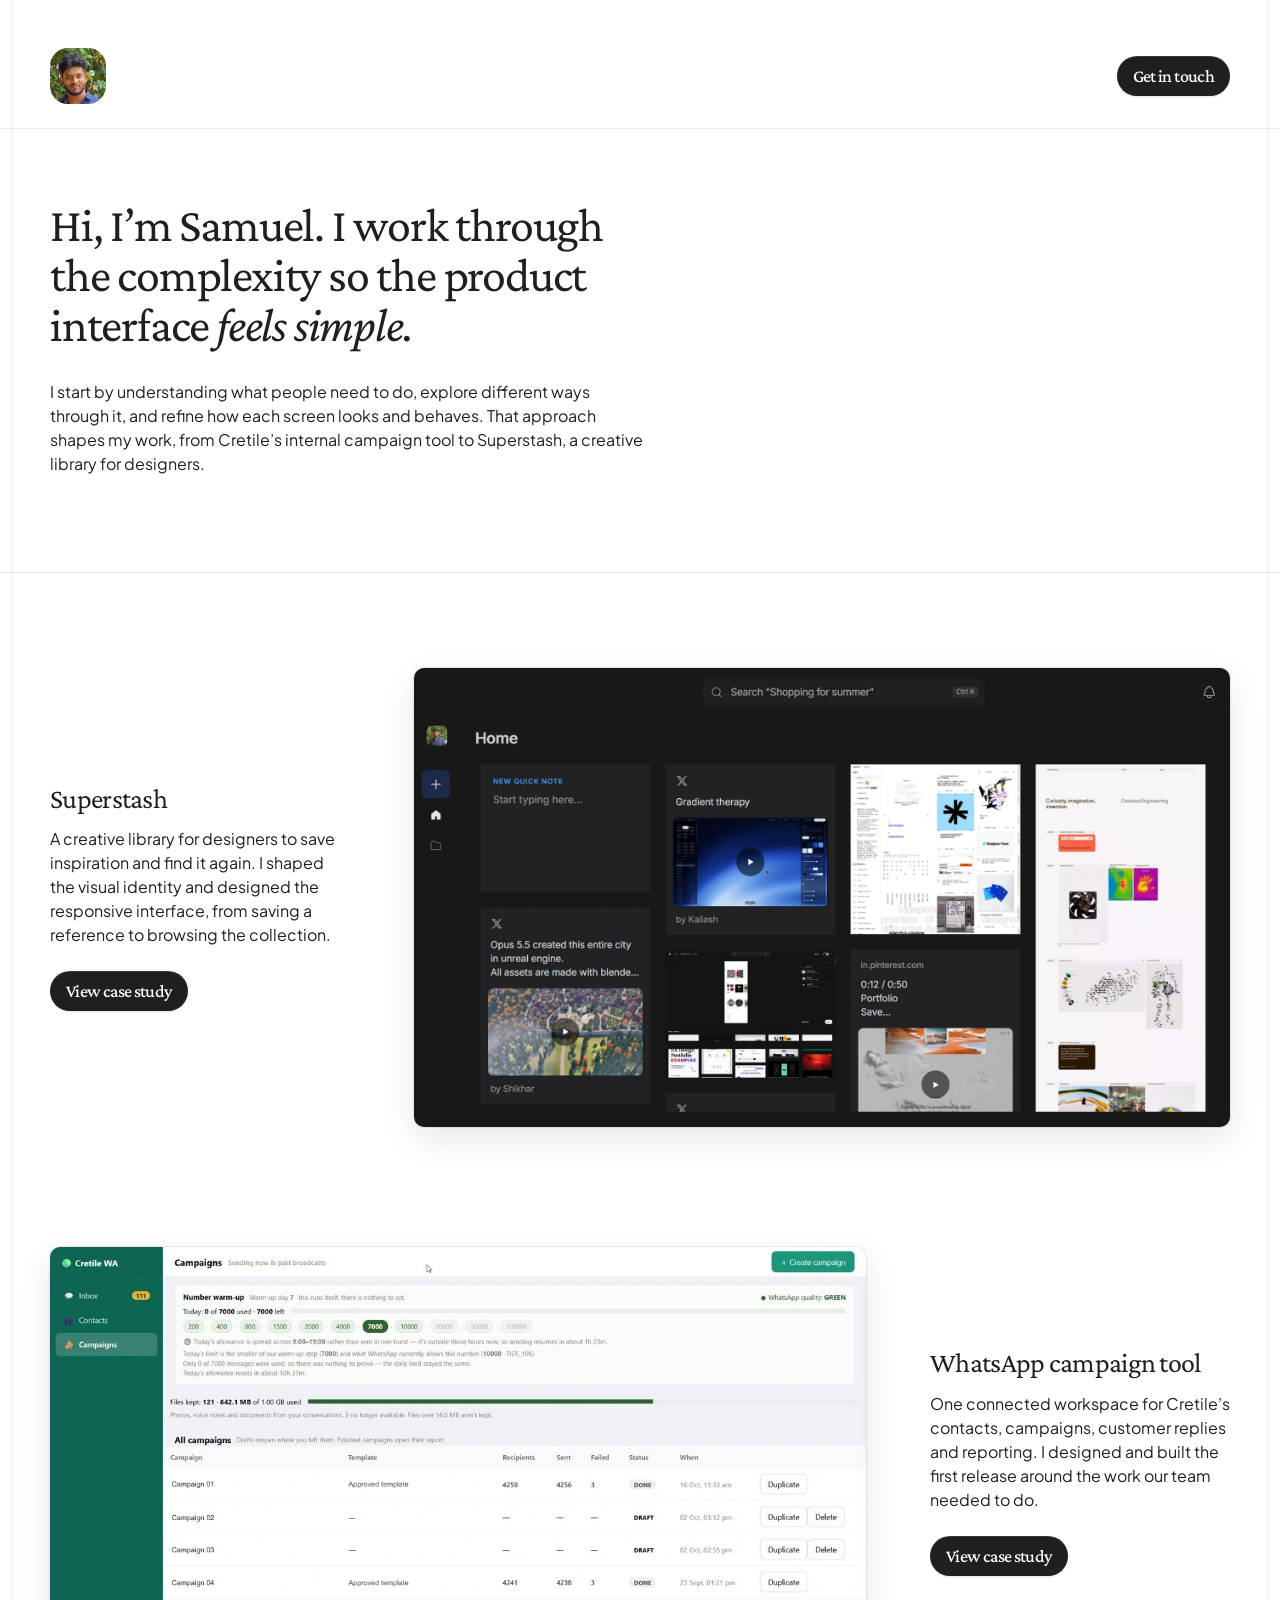
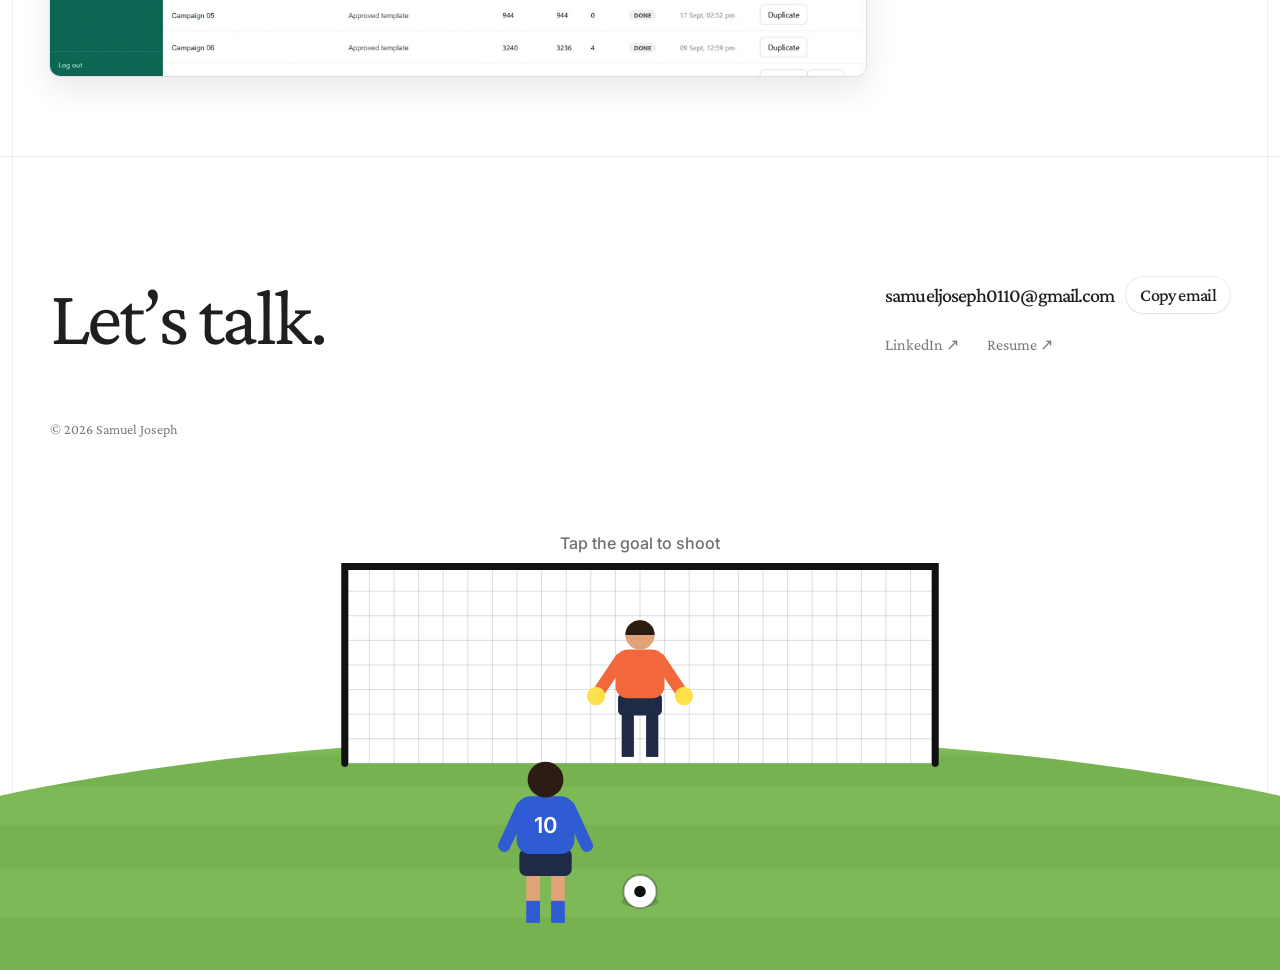
==== commit 8fc0205a: "Preview: project details as a horizontal row" ====
--- a/index.html
+++ b/index.html
@@ -18,7 +18,7 @@
 <meta property="og:image:height" content="630">
 <meta name="twitter:card" content="summary_large_image">
 <link rel="preload" href="assets/fonts/crimson-pro-latin-variable.woff2" as="font" type="font/woff2" crossorigin>
-<link rel="stylesheet" href="styles.css?v=20261031-ink">
+<link rel="stylesheet" href="styles.css?v=20261031-details">
 <link rel="stylesheet" href="home.css?v=20261031-ink">
 </head>
 <body>
--- a/styles.css
+++ b/styles.css
@@ -533,12 +533,14 @@
 .project-intro .case-opening-inner { max-width: none; gap: 48px; }
 .wa-opening-grid, .case-opening-grid {
   display: grid;
-  grid-template-columns: minmax(0, 1fr) minmax(220px, 280px);
+  grid-template-columns: minmax(0, 1fr);
   gap: 64px;
   align-items: start;
 }
 .wa-intro-copy, .case-intro-copy { display: flex; flex-direction: column; gap: 32px; }
 .case-title-block { display: flex; flex-direction: column; gap: 18px; }
+/* The details row spans the page, so the title keeps the measure it had beside the old sidebar. */
+.wa-title-block, .case-title-block { max-width: 760px; }
 .wa-summary, .case-summary {
   padding-top: 28px;
   border-top: 1px solid var(--hairline);
@@ -553,13 +555,26 @@
 .wa-summary-copy .t-body,
 .case-title-block > .t-body,
 .case-summary-copy .t-body { font-size: 16px; line-height: 1.5; }
-.wa-project-details, .case-project-details { margin: 0; border-top: 1px solid var(--hairline); }
+/* Project details run as one row between two hairlines, under the title. */
+.wa-project-details, .case-project-details {
+  margin: 0;
+  padding: 24px 0;
+  border-top: 1px solid var(--hairline);
+  border-bottom: 1px solid var(--hairline);
+  display: grid;
+  grid-template-columns: repeat(5, minmax(0, 1fr));
+  gap: 20px 32px;
+}
 .wa-project-details > div, .case-project-details > div {
-  padding: 16px 0;
-  border-bottom: 1px solid var(--hairline);
   display: flex;
   flex-direction: column;
-  gap: 2px;
+  gap: 6px;
+}
+/* The row's bottom hairline already opens the summary. */
+.wa-project-details + .wa-summary,
+.case-project-details + .case-summary { padding-top: 0; border-top: 0; }
+@media (max-width: 900px) {
+  .wa-project-details, .case-project-details { grid-template-columns: repeat(3, minmax(0, 1fr)); }
 }
 .wa-project-details dt, .case-project-details dt {
   color: var(--muted);
@@ -884,6 +899,7 @@
   .wa-opening-grid, .case-opening-grid { gap: 32px; }
   .wa-intro-copy, .case-intro-copy { gap: 28px; }
   .wa-summary, .case-summary { padding-top: 24px; }
+  .wa-project-details, .case-project-details { grid-template-columns: repeat(2, minmax(0, 1fr)); padding: 20px 0; }
   .wa-job-map,
   .wa-choice-grid,
   .wa-principle-grid,
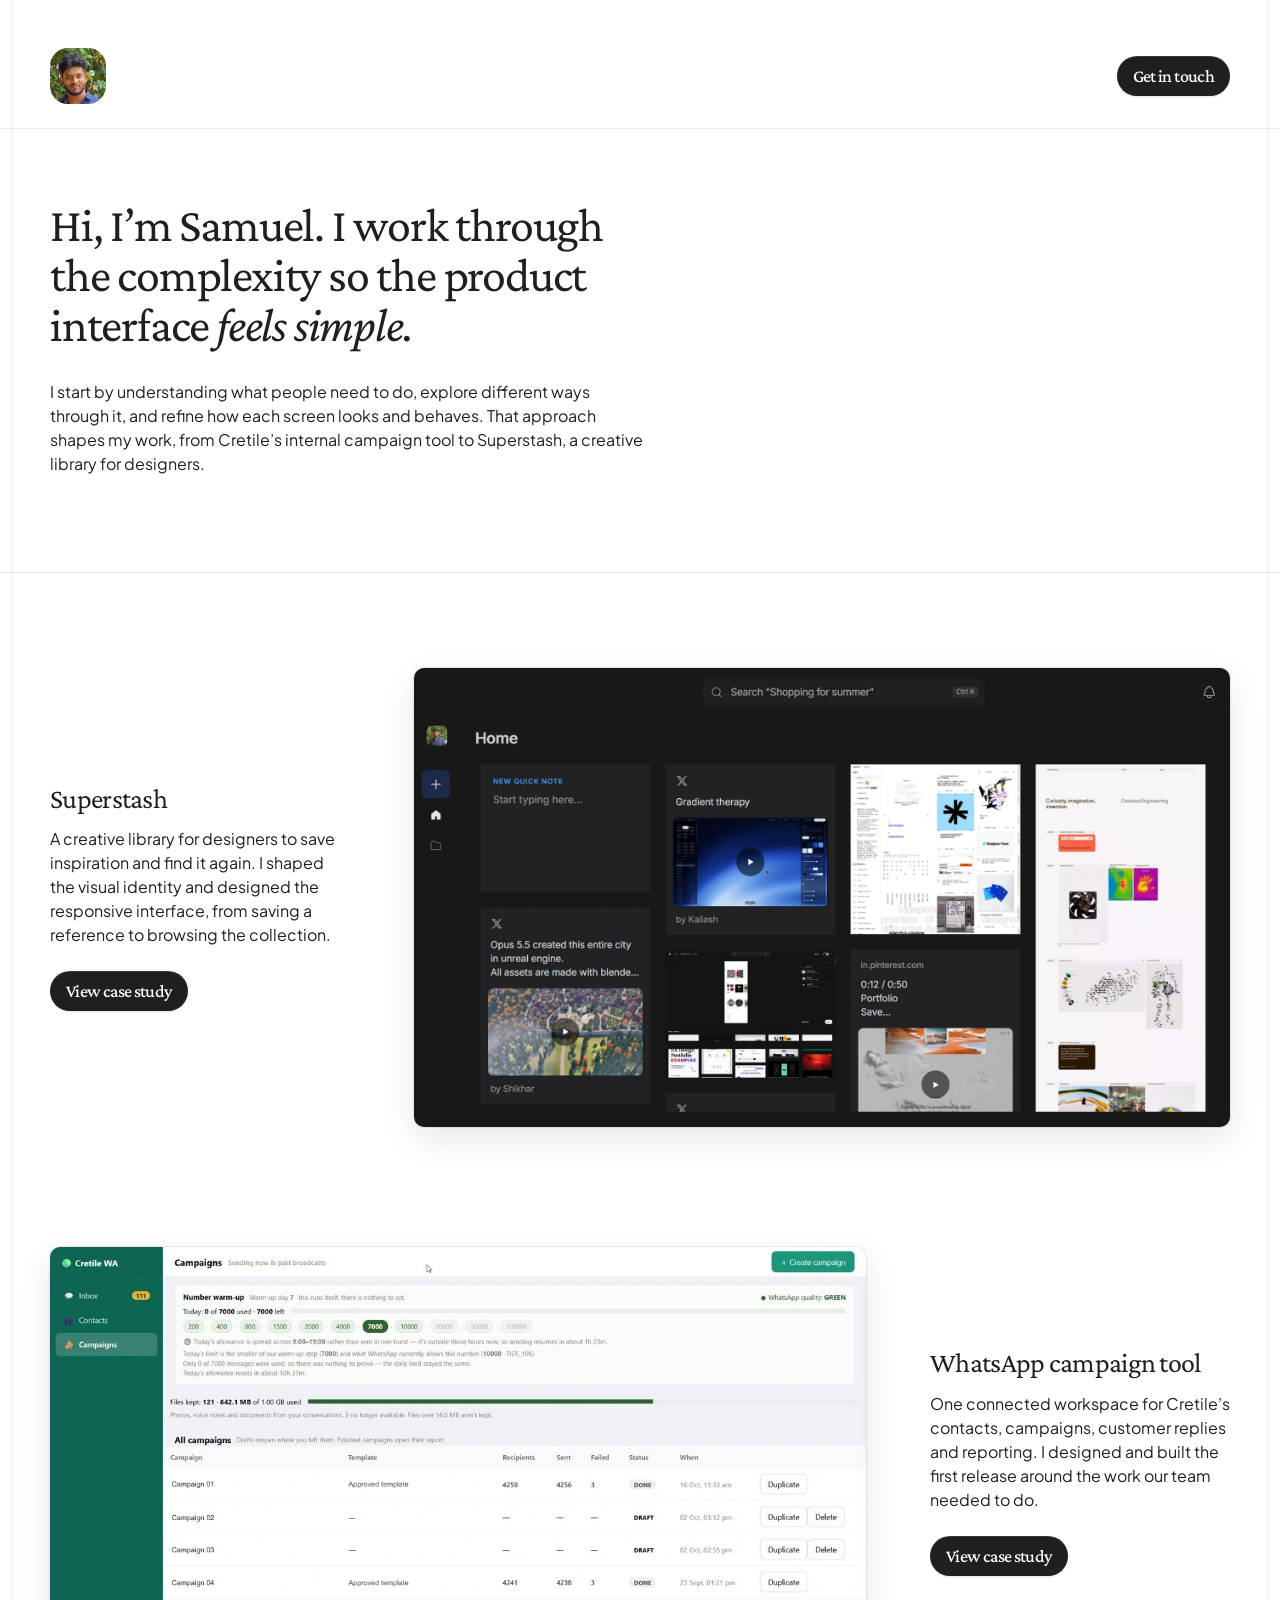
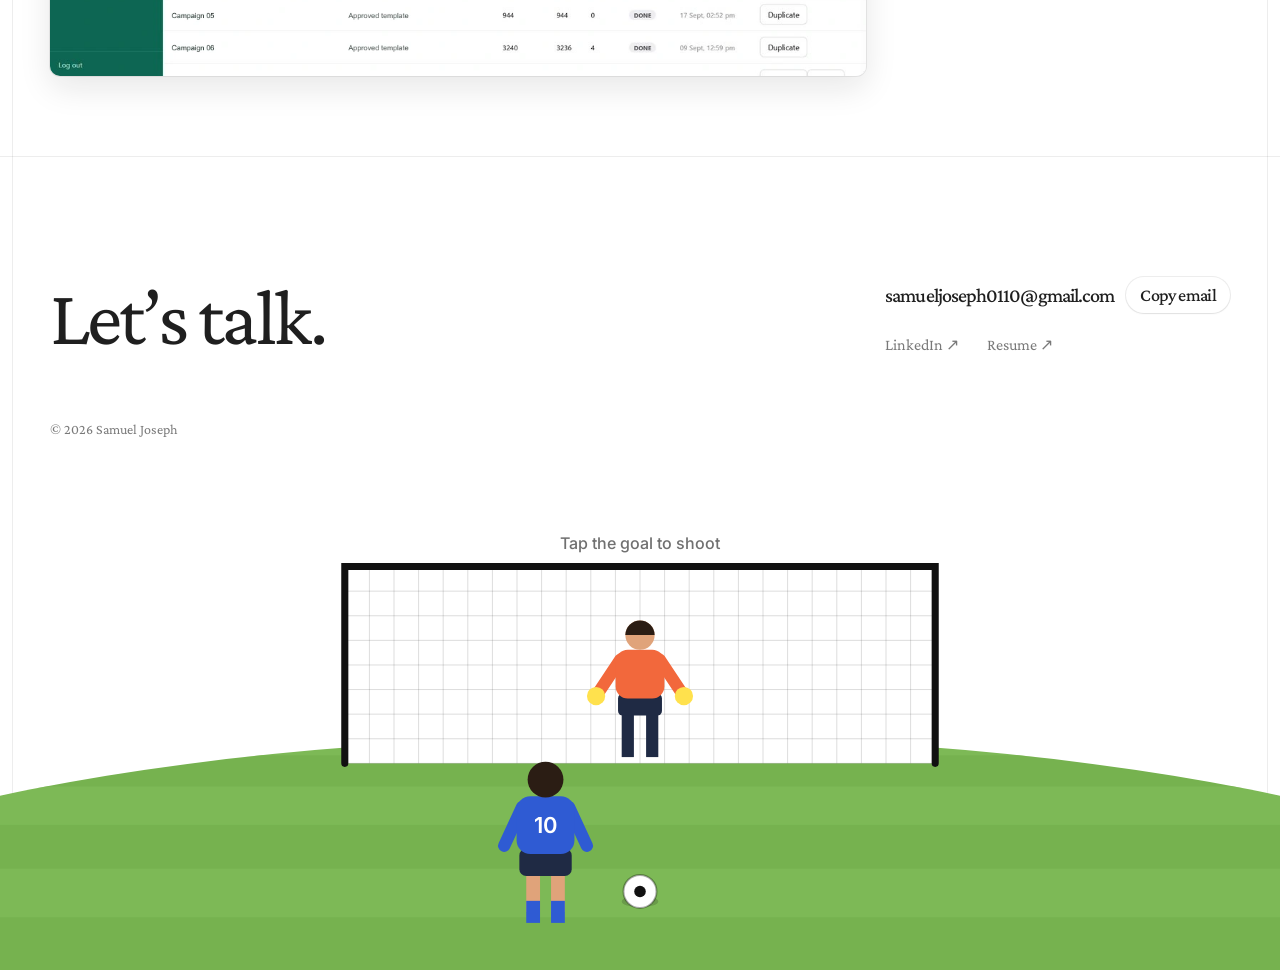
==== commit 34503721: "Preview: details rules run full width like frame rules" ====
--- a/index.html
+++ b/index.html
@@ -18,7 +18,7 @@
 <meta property="og:image:height" content="630">
 <meta name="twitter:card" content="summary_large_image">
 <link rel="preload" href="assets/fonts/crimson-pro-latin-variable.woff2" as="font" type="font/woff2" crossorigin>
-<link rel="stylesheet" href="styles.css?v=20261031-details">
+<link rel="stylesheet" href="styles.css?v=20261031-details2">
 <link rel="stylesheet" href="home.css?v=20261031-ink">
 </head>
 <body>
--- a/styles.css
+++ b/styles.css
@@ -555,16 +555,28 @@
 .wa-summary-copy .t-body,
 .case-title-block > .t-body,
 .case-summary-copy .t-body { font-size: 16px; line-height: 1.5; }
-/* Project details run as one row between two hairlines, under the title. */
+/* Project details run as one row under the title, between two full-width
+   frame rules drawn like the section rules so they cross the frame lines. */
 .wa-project-details, .case-project-details {
+  position: relative;
   margin: 0;
   padding: 24px 0;
-  border-top: 1px solid var(--hairline);
-  border-bottom: 1px solid var(--hairline);
   display: grid;
   grid-template-columns: repeat(5, minmax(0, 1fr));
   gap: 20px 32px;
 }
+.wa-project-details::before, .case-project-details::before,
+.wa-project-details::after, .case-project-details::after {
+  content: "";
+  position: absolute;
+  left: calc(50% - 50vw);
+  width: 100vw;
+  height: 1px;
+  background: var(--frame-line);
+  pointer-events: none;
+}
+.wa-project-details::before, .case-project-details::before { top: 0; }
+.wa-project-details::after, .case-project-details::after { bottom: 0; }
 .wa-project-details > div, .case-project-details > div {
   display: flex;
   flex-direction: column;
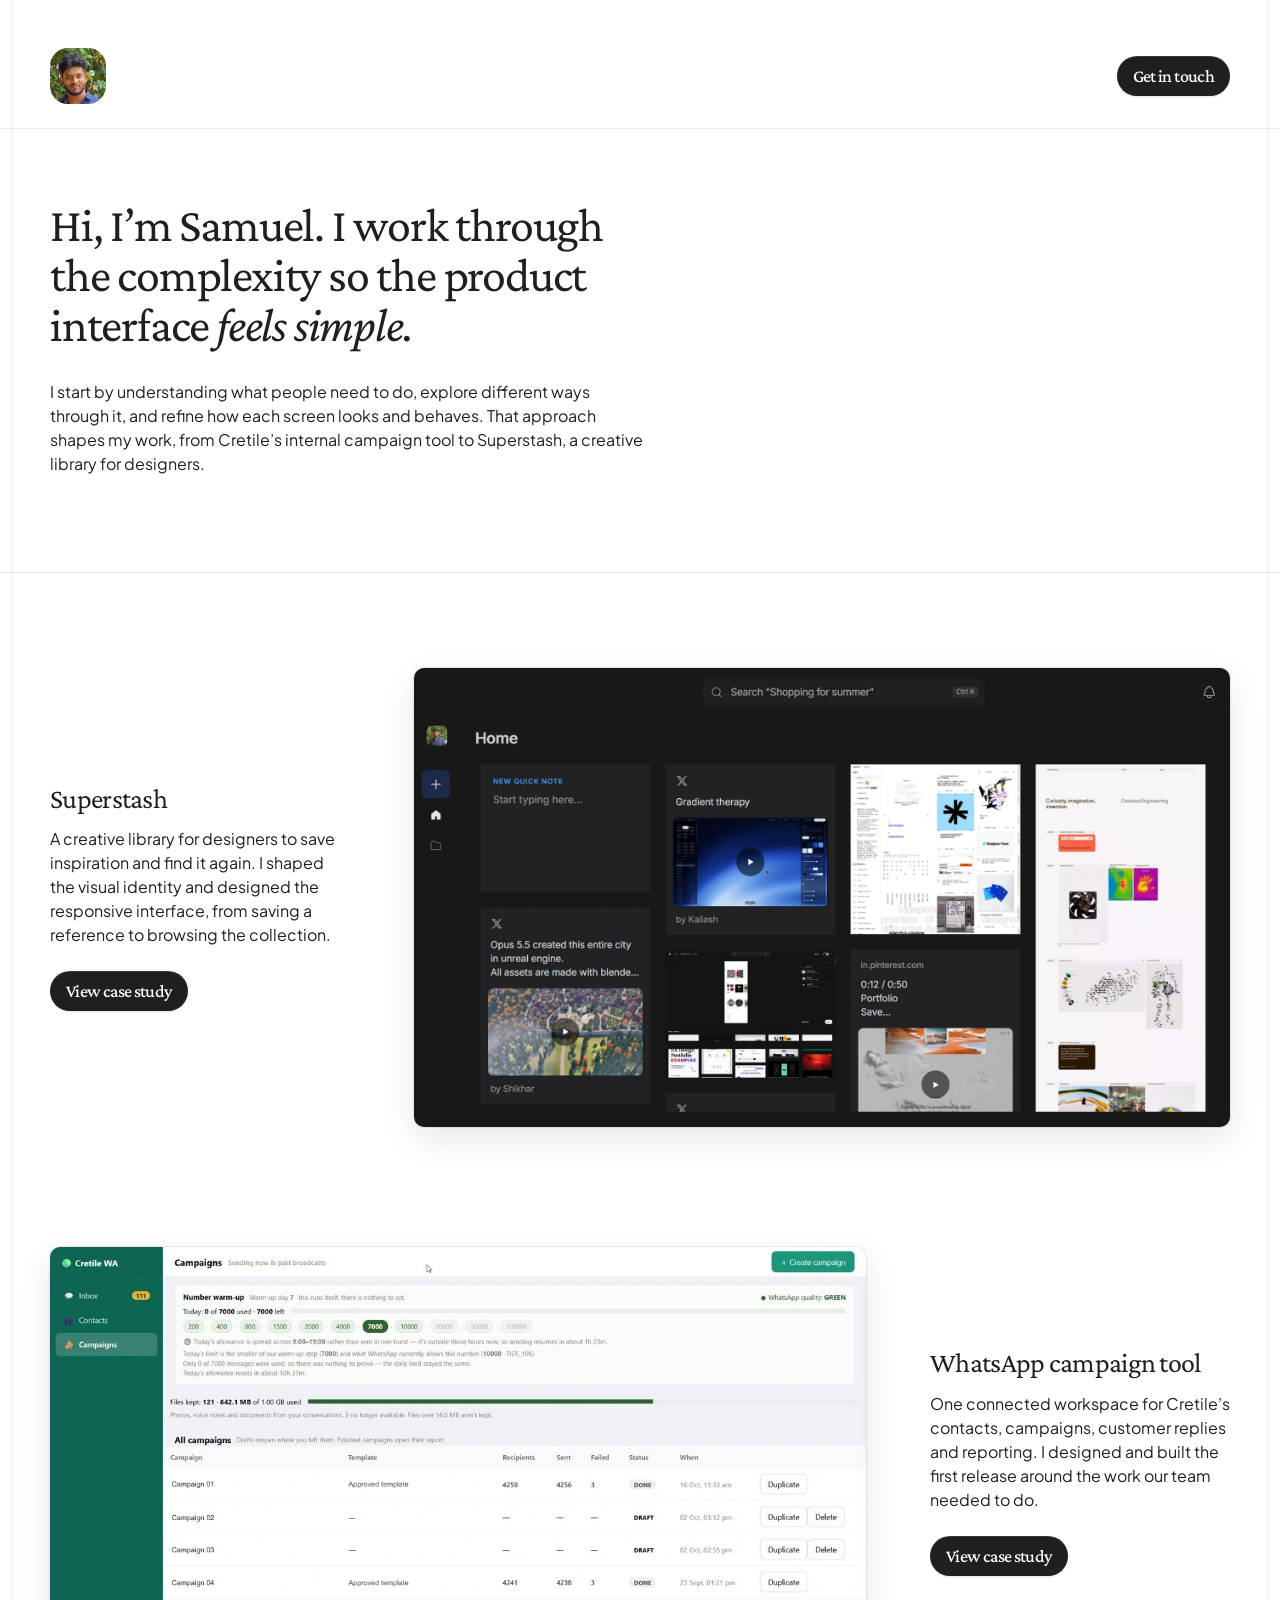
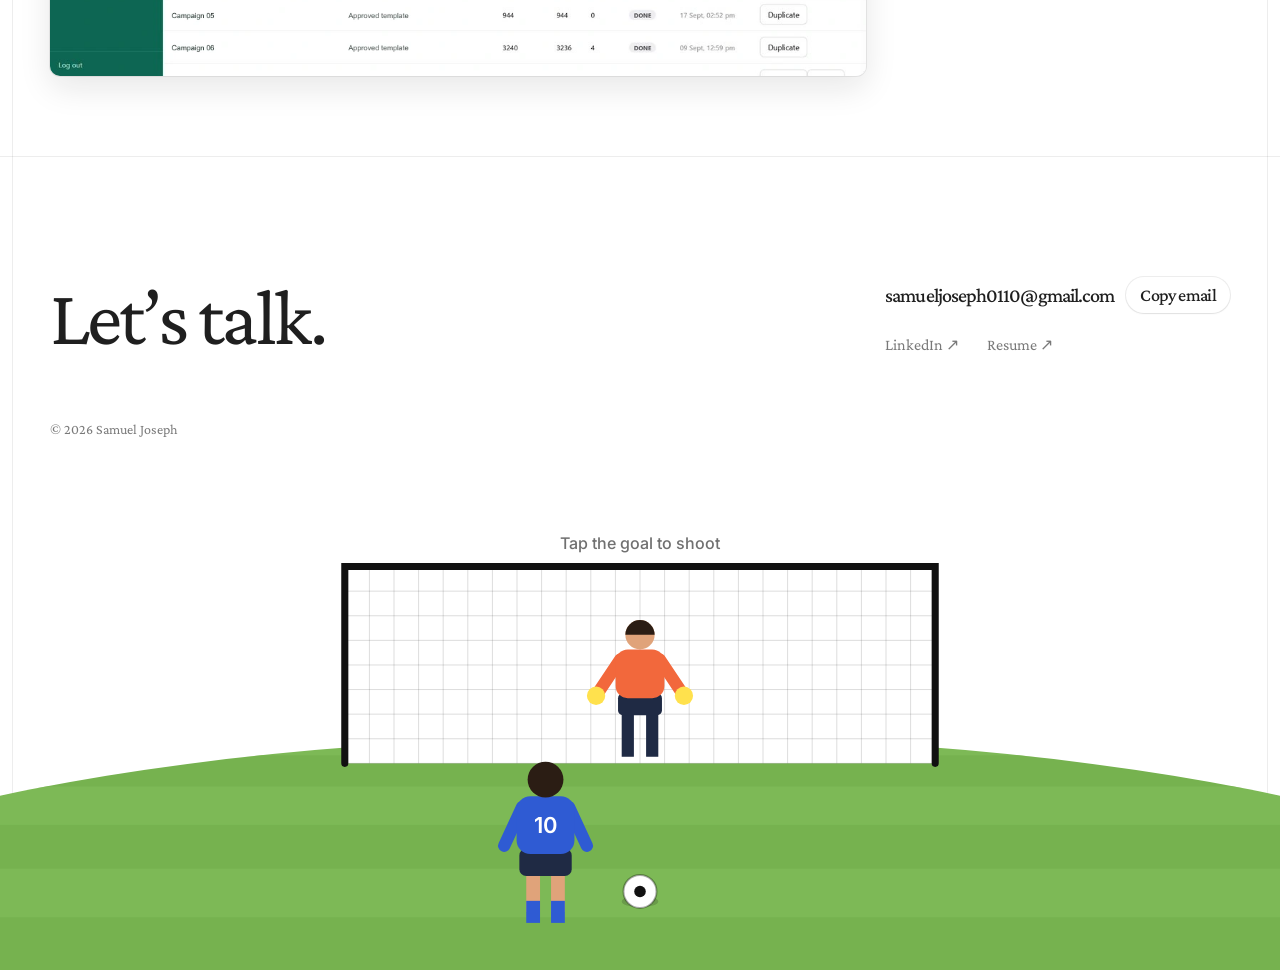
==== commit 1b97765e: "Preview: details lines stop at the frame lines" ====
--- a/index.html
+++ b/index.html
@@ -18,7 +18,7 @@
 <meta property="og:image:height" content="630">
 <meta name="twitter:card" content="summary_large_image">
 <link rel="preload" href="assets/fonts/crimson-pro-latin-variable.woff2" as="font" type="font/woff2" crossorigin>
-<link rel="stylesheet" href="styles.css?v=20261031-details2">
+<link rel="stylesheet" href="styles.css?v=20261031-details3">
 <link rel="stylesheet" href="home.css?v=20261031-ink">
 </head>
 <body>
@@ -100,8 +100,8 @@
   </div>
 </main>
 <script src="site.js"></script>
-<script src="games/penalty-rules.js?v=20261031-frame3"></script>
-<script src="game-stage.js?v=20261031-frame3"></script>
-<script src="games/penalty.js?v=20261031-frame3"></script>
+<script src="games/penalty-rules.js?v=20261031-details3"></script>
+<script src="game-stage.js?v=20261031-details3"></script>
+<script src="games/penalty.js?v=20261031-details3"></script>
 </body>
 </html>
--- a/styles.css
+++ b/styles.css
@@ -87,6 +87,7 @@
 .page {
   --frame-x: max(var(--page-x) / 2, (100% - var(--content-width)) / 2 - 40px);
   --frame-line: rgba(31, 31, 31, 0.08);
+  container-type: inline-size;
 }
 @media (max-width: 640px) { .page { --page-x: 32px; } }
 .page::before {
@@ -569,8 +570,11 @@
 .wa-project-details::after, .case-project-details::after {
   content: "";
   position: absolute;
-  left: calc(50% - 50vw);
-  width: 100vw;
+  /* Spans exactly between the two vertical frame lines: cqw is the page's
+     content width, so the page edge sits a further --page-x outside it. */
+  --half-frame: calc(50cqw + var(--page-x) - max(var(--page-x) / 2, (100cqw + 2 * var(--page-x) - var(--content-width)) / 2 - 40px));
+  left: calc(50% - var(--half-frame));
+  width: calc(2 * var(--half-frame));
   height: 1px;
   background: var(--frame-line);
   pointer-events: none;
@@ -580,7 +584,7 @@
 .wa-project-details > div, .case-project-details > div {
   display: flex;
   flex-direction: column;
-  gap: 6px;
+  gap: 2px;
 }
 /* The row's bottom hairline already opens the summary. */
 .wa-project-details + .wa-summary,
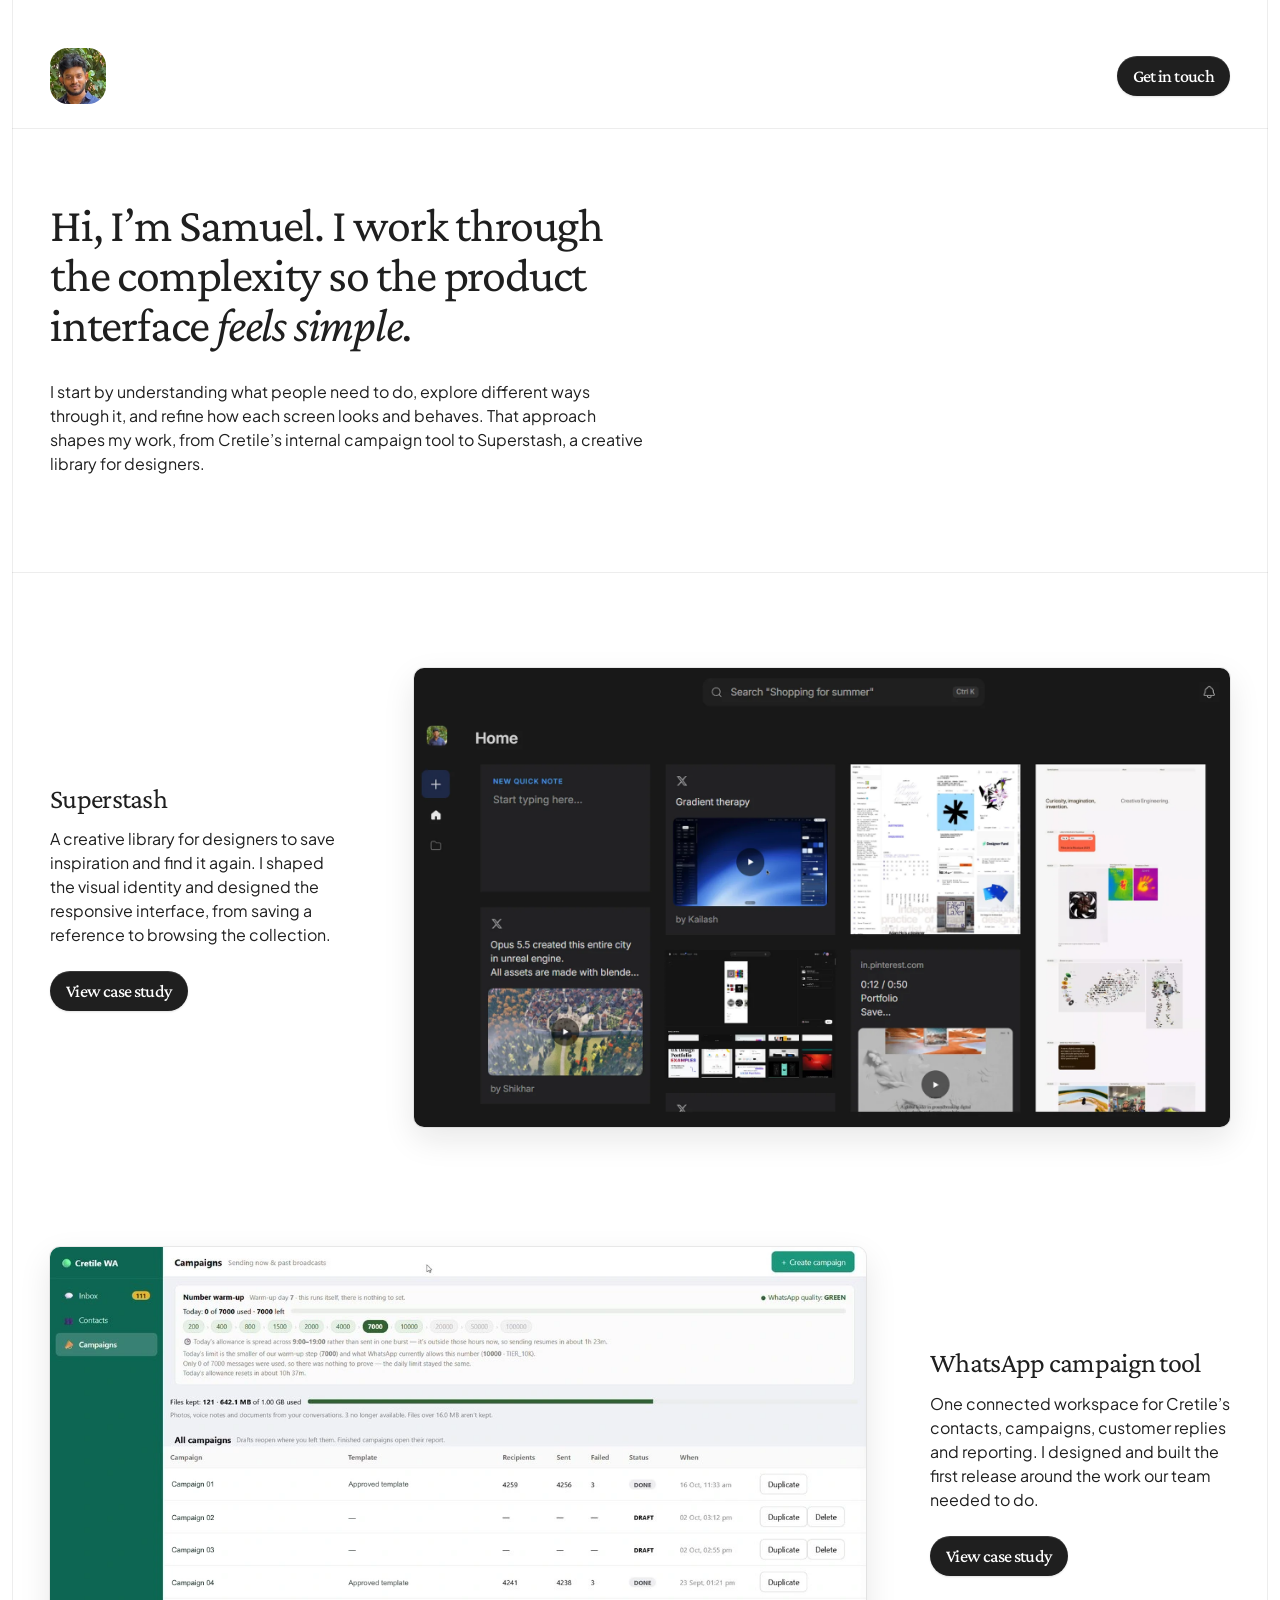
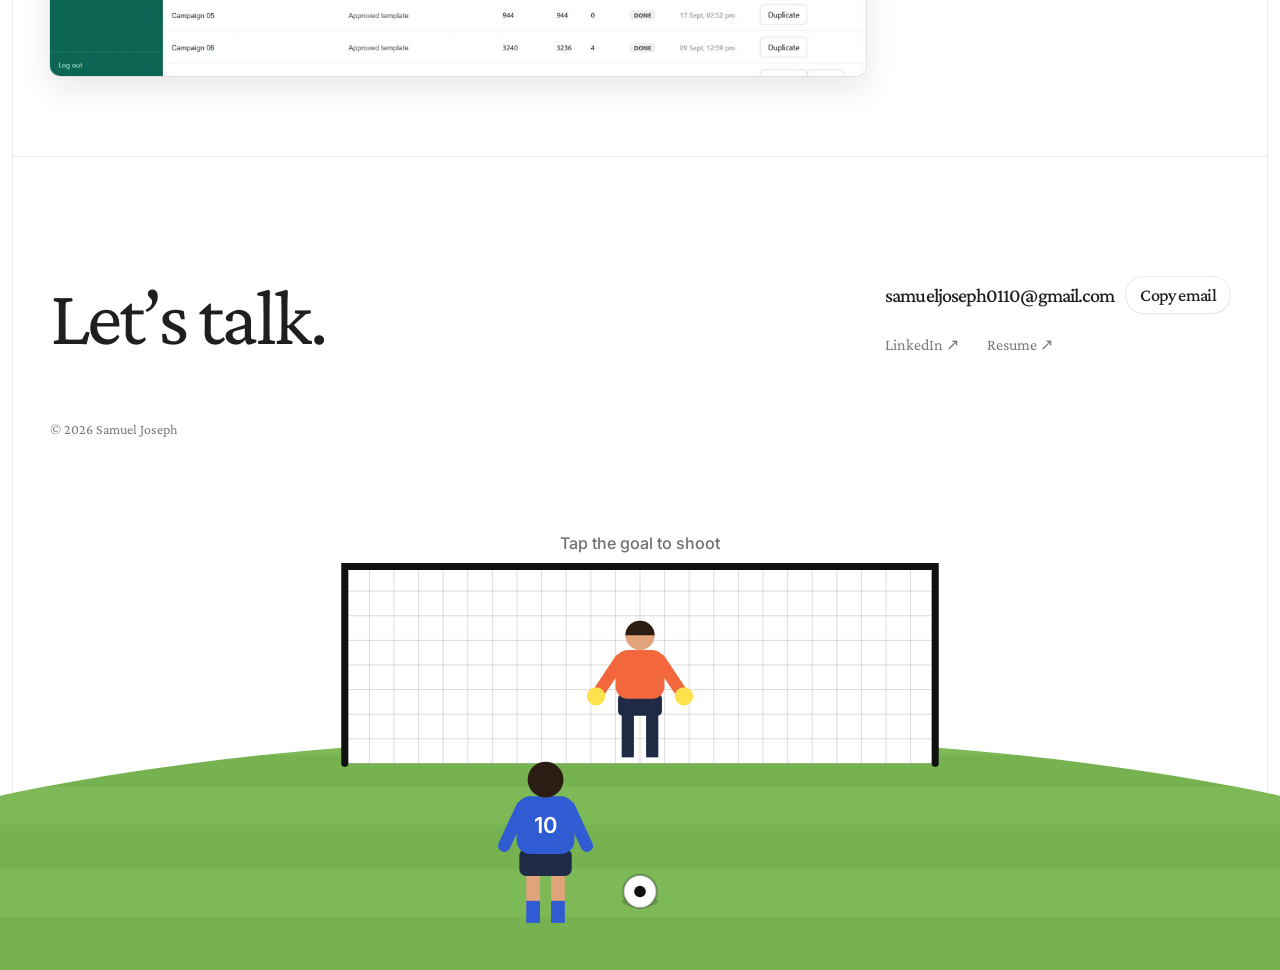
==== commit bbf76f22: "Preview: all frame rules stop at the vertical lines" ====
--- a/index.html
+++ b/index.html
@@ -18,7 +18,7 @@
 <meta property="og:image:height" content="630">
 <meta name="twitter:card" content="summary_large_image">
 <link rel="preload" href="assets/fonts/crimson-pro-latin-variable.woff2" as="font" type="font/woff2" crossorigin>
-<link rel="stylesheet" href="styles.css?v=20261031-details3">
+<link rel="stylesheet" href="styles.css?v=20261031-frame5">
 <link rel="stylesheet" href="home.css?v=20261031-ink">
 </head>
 <body>
@@ -100,8 +100,8 @@
   </div>
 </main>
 <script src="site.js"></script>
-<script src="games/penalty-rules.js?v=20261031-details3"></script>
-<script src="game-stage.js?v=20261031-details3"></script>
-<script src="games/penalty.js?v=20261031-details3"></script>
+<script src="games/penalty-rules.js?v=20261031-frame5"></script>
+<script src="game-stage.js?v=20261031-frame5"></script>
+<script src="games/penalty.js?v=20261031-frame5"></script>
 </body>
 </html>
--- a/styles.css
+++ b/styles.css
@@ -80,7 +80,7 @@
 .container { max-width: var(--content-width); margin: 0 auto; }
 
 /* Page frame: two vertical lines a little outside the content column,
-   crossed by full-width rules. The same rule places them on every page:
+   crossed by rules that end on them. The same rule places them on every page:
    24px under the header, then halfway into the gap above each section.
    Drawn behind the content so they never cover media. On narrow screens the
    vertical lines sit halfway between the screen edge and the content. */
@@ -101,11 +101,17 @@
 .page .site-nav,
 .container > .sec { position: relative; }
 .page .site-nav::after,
-.container > .sec::before {
+.container > .sec::before,
+.wa-project-details::before, .case-project-details::before,
+.wa-project-details::after, .case-project-details::after {
   content: "";
   position: absolute;
-  left: calc(50% - 50vw);
-  width: 100vw;
+  /* Rules end on the two vertical frame lines, never past them. cqw is the
+     page's content width, so the page edge sits a further --page-x outside it.
+     Measured from the column's left edge, so narrower sections still line up. */
+  --half-frame: calc(50cqw + var(--page-x) - max(var(--page-x) / 2, (100cqw + 2 * var(--page-x) - var(--content-width)) / 2 - 40px));
+  left: calc(min(100cqw, var(--content-width)) / 2 - var(--half-frame));
+  width: calc(2 * var(--half-frame));
   height: 1px;
   background: var(--frame-line);
   pointer-events: none;
@@ -565,19 +571,6 @@
   display: grid;
   grid-template-columns: repeat(5, minmax(0, 1fr));
   gap: 20px 32px;
-}
-.wa-project-details::before, .case-project-details::before,
-.wa-project-details::after, .case-project-details::after {
-  content: "";
-  position: absolute;
-  /* Spans exactly between the two vertical frame lines: cqw is the page's
-     content width, so the page edge sits a further --page-x outside it. */
-  --half-frame: calc(50cqw + var(--page-x) - max(var(--page-x) / 2, (100cqw + 2 * var(--page-x) - var(--content-width)) / 2 - 40px));
-  left: calc(50% - var(--half-frame));
-  width: calc(2 * var(--half-frame));
-  height: 1px;
-  background: var(--frame-line);
-  pointer-events: none;
 }
 .wa-project-details::before, .case-project-details::before { top: 0; }
 .wa-project-details::after, .case-project-details::after { bottom: 0; }
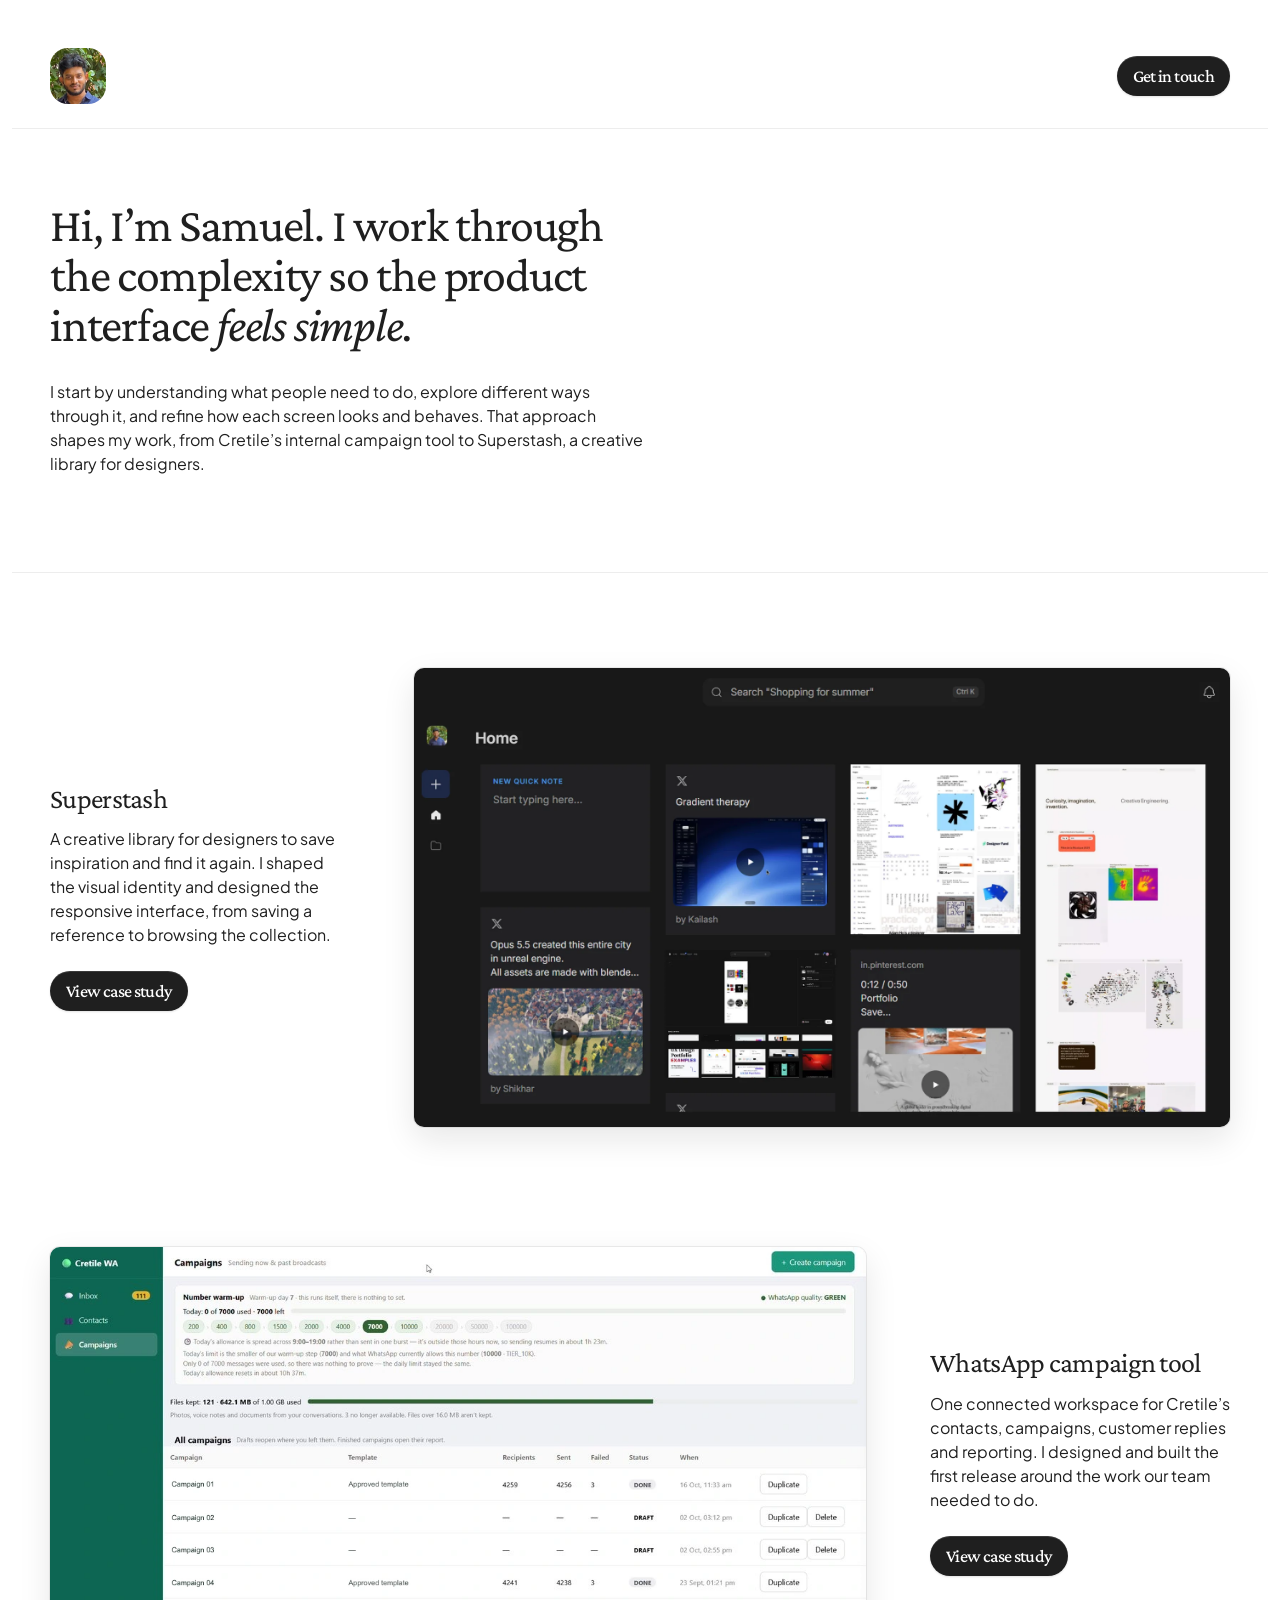
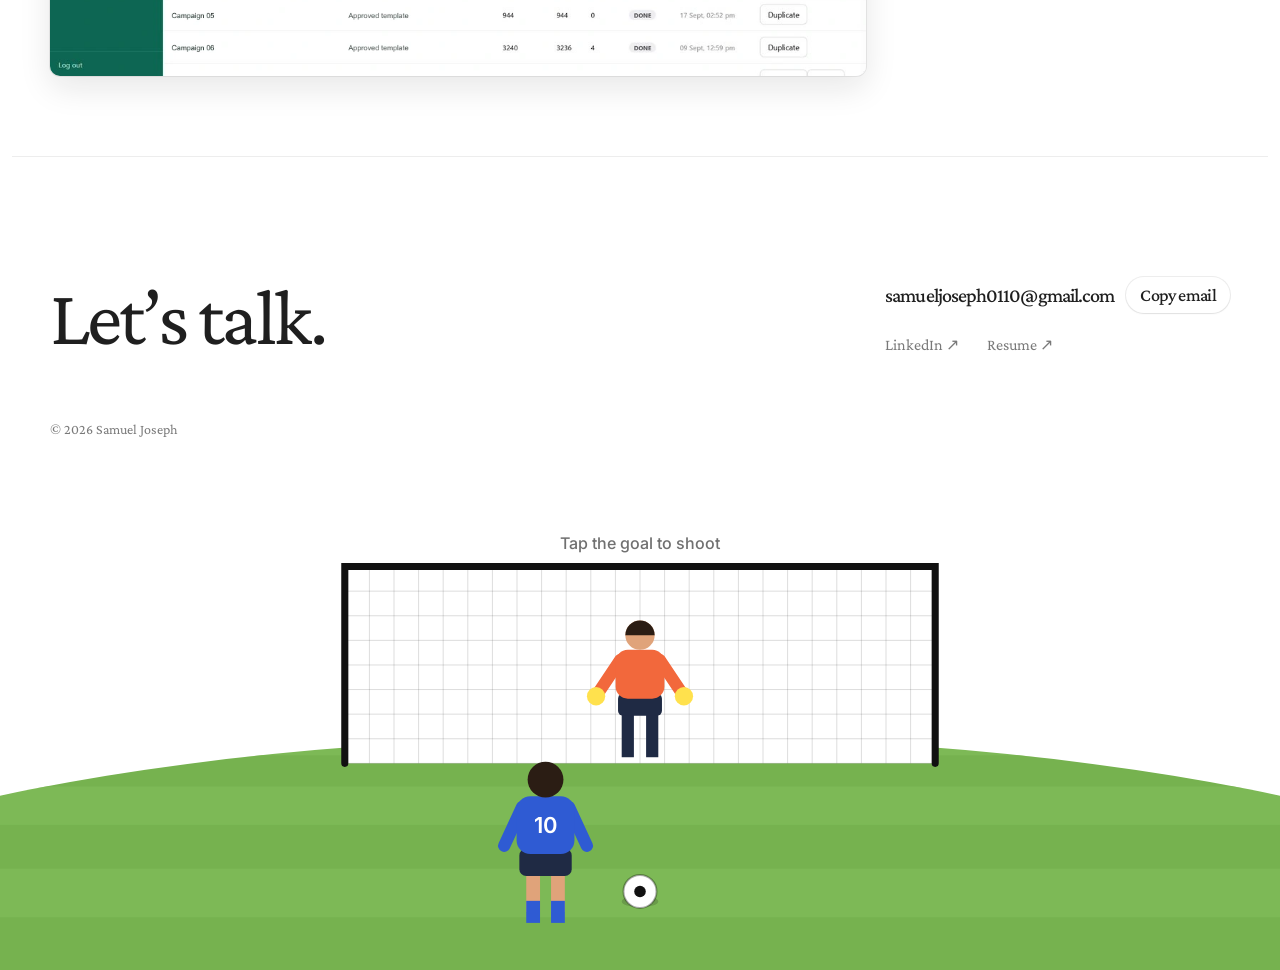
==== commit 256eb31c: "Preview: try the site without vertical frame lines Co-Authored-By: Claude Opus 5.5 <noreply@anthropi" ====
--- a/index.html
+++ b/index.html
@@ -18,7 +18,7 @@
 <meta property="og:image:height" content="630">
 <meta name="twitter:card" content="summary_large_image">
 <link rel="preload" href="assets/fonts/crimson-pro-latin-variable.woff2" as="font" type="font/woff2" crossorigin>
-<link rel="stylesheet" href="styles.css?v=20261031-frame5">
+<link rel="stylesheet" href="styles.css?v=20261031-frame6">
 <link rel="stylesheet" href="home.css?v=20261031-ink">
 </head>
 <body>
@@ -100,8 +100,8 @@
   </div>
 </main>
 <script src="site.js"></script>
-<script src="games/penalty-rules.js?v=20261031-frame5"></script>
-<script src="game-stage.js?v=20261031-frame5"></script>
-<script src="games/penalty.js?v=20261031-frame5"></script>
+<script src="games/penalty-rules.js?v=20261031-frame6"></script>
+<script src="game-stage.js?v=20261031-frame6"></script>
+<script src="games/penalty.js?v=20261031-frame6"></script>
 </body>
 </html>
--- a/styles.css
+++ b/styles.css
@@ -90,14 +90,7 @@
   container-type: inline-size;
 }
 @media (max-width: 640px) { .page { --page-x: 32px; } }
-.page::before {
-  content: "";
-  position: absolute;
-  inset: 0 var(--frame-x);
-  z-index: -1;
-  border-inline: 1px solid var(--frame-line);
-  pointer-events: none;
-}
+/* Preview: no vertical frame lines; the rules still end where they were. */
 .page .site-nav,
 .container > .sec { position: relative; }
 .page .site-nav::after,
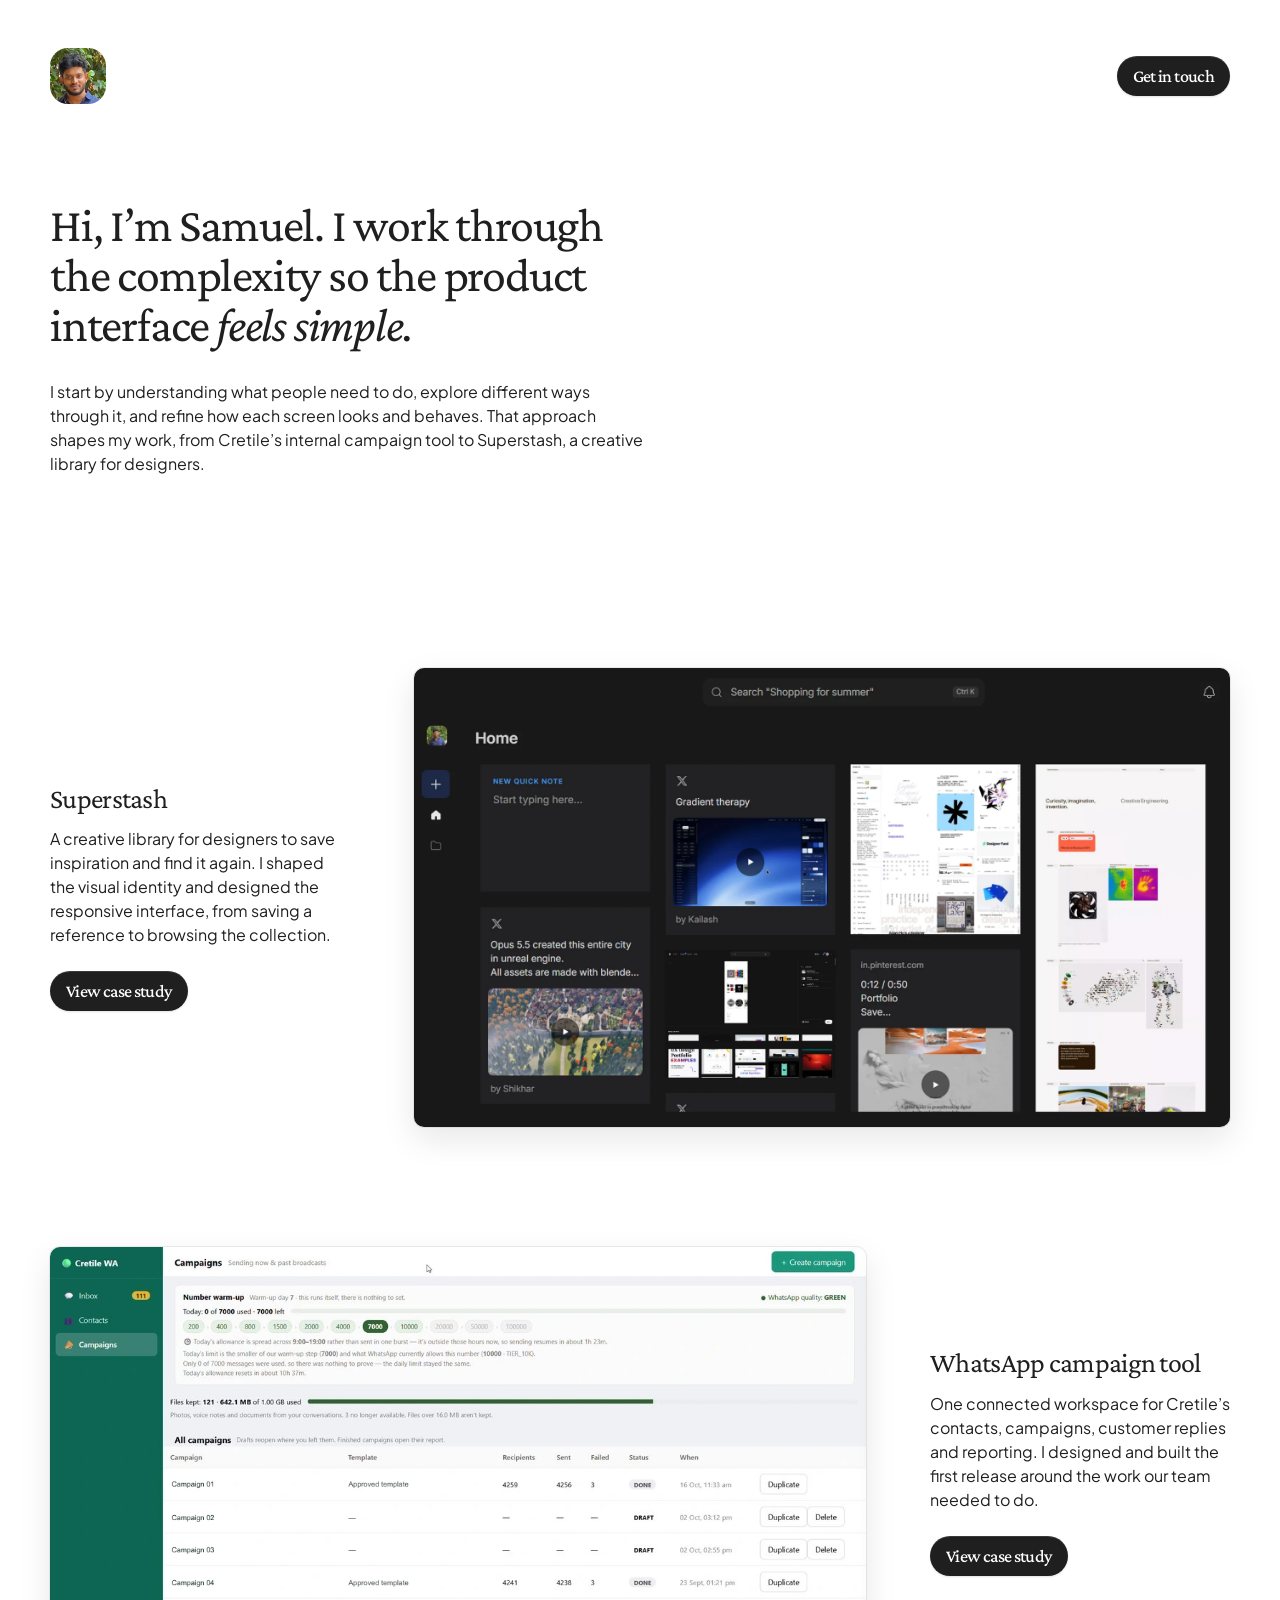
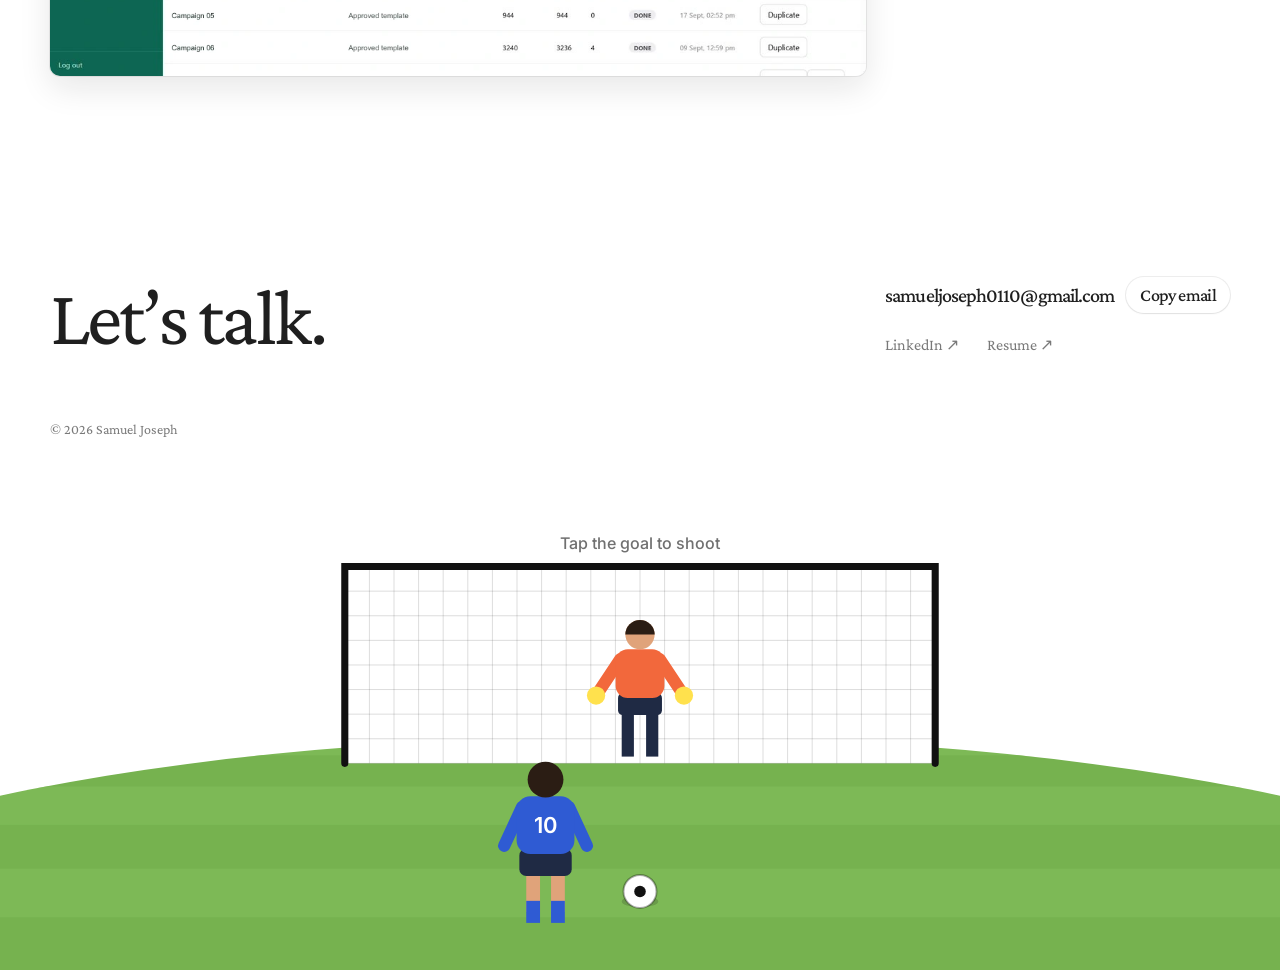
==== commit 37d5ee27: "Preview: remove the horizontal frame lines too Co-Authored-By: Claude Opus 5.5 <noreply@anthropic.co" ====
--- a/index.html
+++ b/index.html
@@ -18,7 +18,7 @@
 <meta property="og:image:height" content="630">
 <meta name="twitter:card" content="summary_large_image">
 <link rel="preload" href="assets/fonts/crimson-pro-latin-variable.woff2" as="font" type="font/woff2" crossorigin>
-<link rel="stylesheet" href="styles.css?v=20261031-frame6">
+<link rel="stylesheet" href="styles.css?v=20261031-frame7">
 <link rel="stylesheet" href="home.css?v=20261031-ink">
 </head>
 <body>
@@ -100,8 +100,8 @@
   </div>
 </main>
 <script src="site.js"></script>
-<script src="games/penalty-rules.js?v=20261031-frame6"></script>
-<script src="game-stage.js?v=20261031-frame6"></script>
-<script src="games/penalty.js?v=20261031-frame6"></script>
+<script src="games/penalty-rules.js?v=20261031-frame7"></script>
+<script src="game-stage.js?v=20261031-frame7"></script>
+<script src="games/penalty.js?v=20261031-frame7"></script>
 </body>
 </html>
--- a/styles.css
+++ b/styles.css
@@ -90,14 +90,13 @@
   container-type: inline-size;
 }
 @media (max-width: 640px) { .page { --page-x: 32px; } }
-/* Preview: no vertical frame lines; the rules still end where they were. */
 .page .site-nav,
 .container > .sec { position: relative; }
 .page .site-nav::after,
 .container > .sec::before,
 .wa-project-details::before, .case-project-details::before,
 .wa-project-details::after, .case-project-details::after {
-  content: "";
+  content: none; /* Preview: no frame lines at all. */
   position: absolute;
   /* Rules end on the two vertical frame lines, never past them. cqw is the
      page's content width, so the page edge sits a further --page-x outside it.
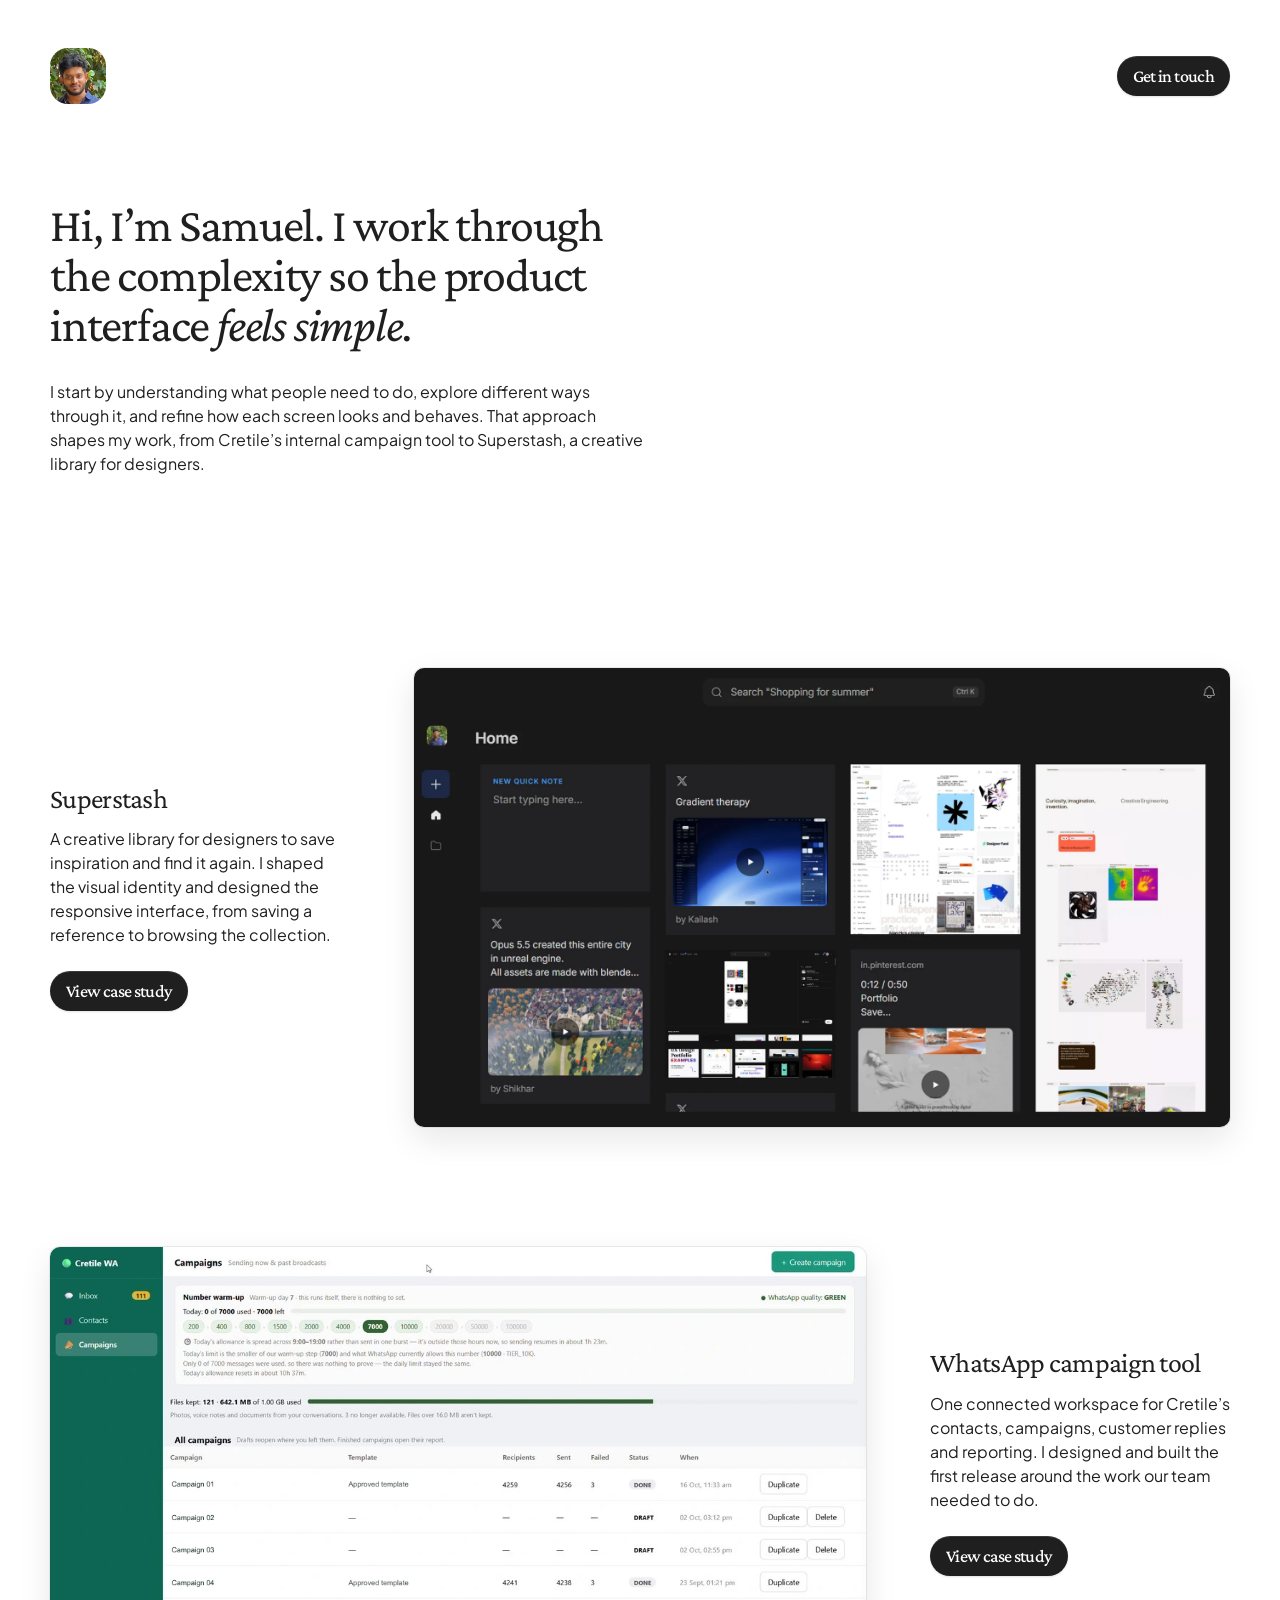
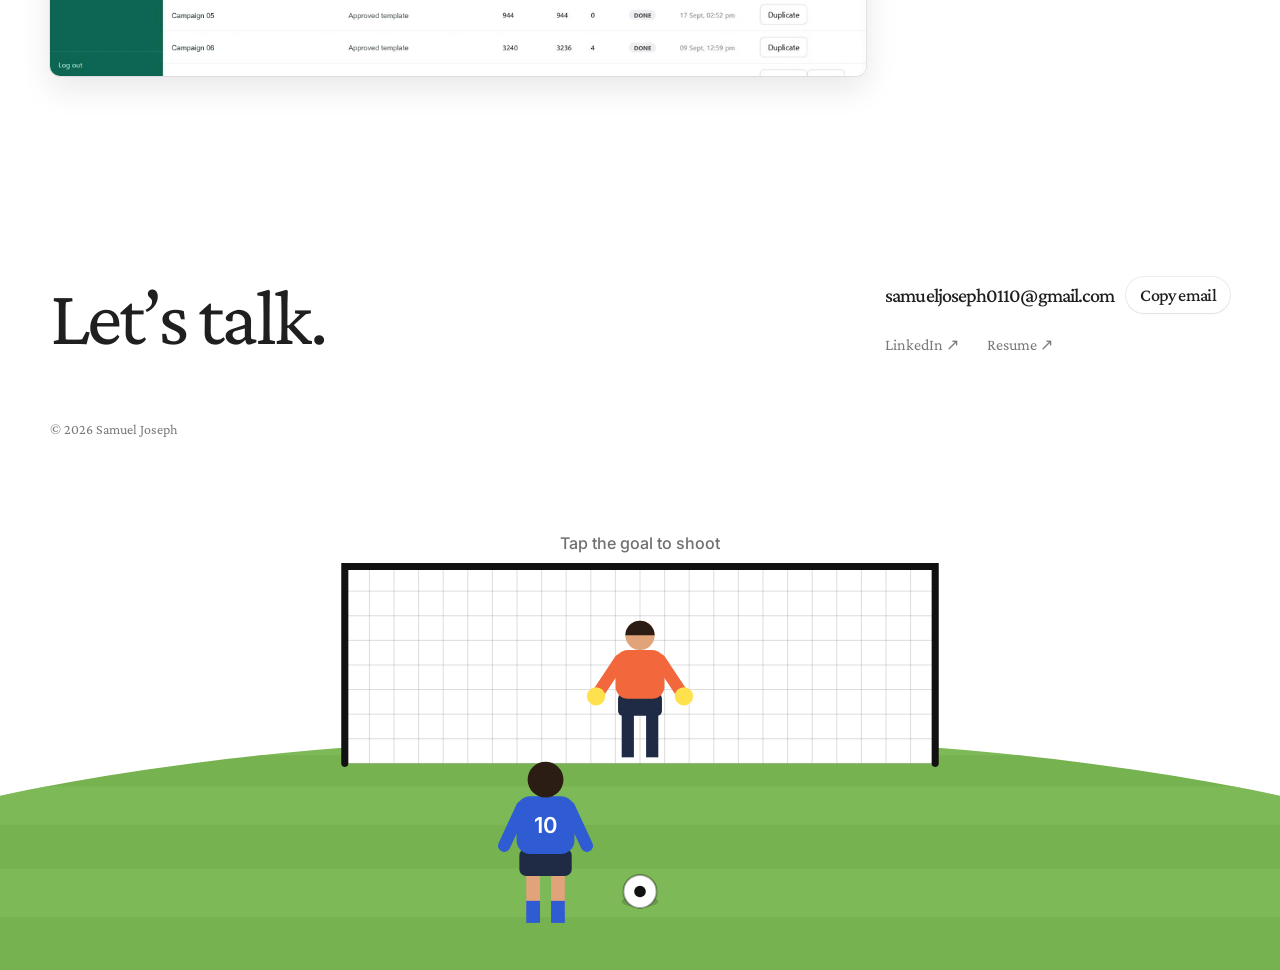
==== commit 1d6cadd8: "Preview: double the gap between case study sections Co-Authored-By: Claude Opus 5.5 <noreply@anthrop" ====
--- a/index.html
+++ b/index.html
@@ -18,7 +18,7 @@
 <meta property="og:image:height" content="630">
 <meta name="twitter:card" content="summary_large_image">
 <link rel="preload" href="assets/fonts/crimson-pro-latin-variable.woff2" as="font" type="font/woff2" crossorigin>
-<link rel="stylesheet" href="styles.css?v=20261031-frame7">
+<link rel="stylesheet" href="styles.css?v=20261031-frame8">
 <link rel="stylesheet" href="home.css?v=20261031-ink">
 </head>
 <body>
@@ -100,8 +100,8 @@
   </div>
 </main>
 <script src="site.js"></script>
-<script src="games/penalty-rules.js?v=20261031-frame7"></script>
-<script src="game-stage.js?v=20261031-frame7"></script>
-<script src="games/penalty.js?v=20261031-frame7"></script>
+<script src="games/penalty-rules.js?v=20261031-frame8"></script>
+<script src="game-stage.js?v=20261031-frame8"></script>
+<script src="games/penalty.js?v=20261031-frame8"></script>
 </body>
 </html>
